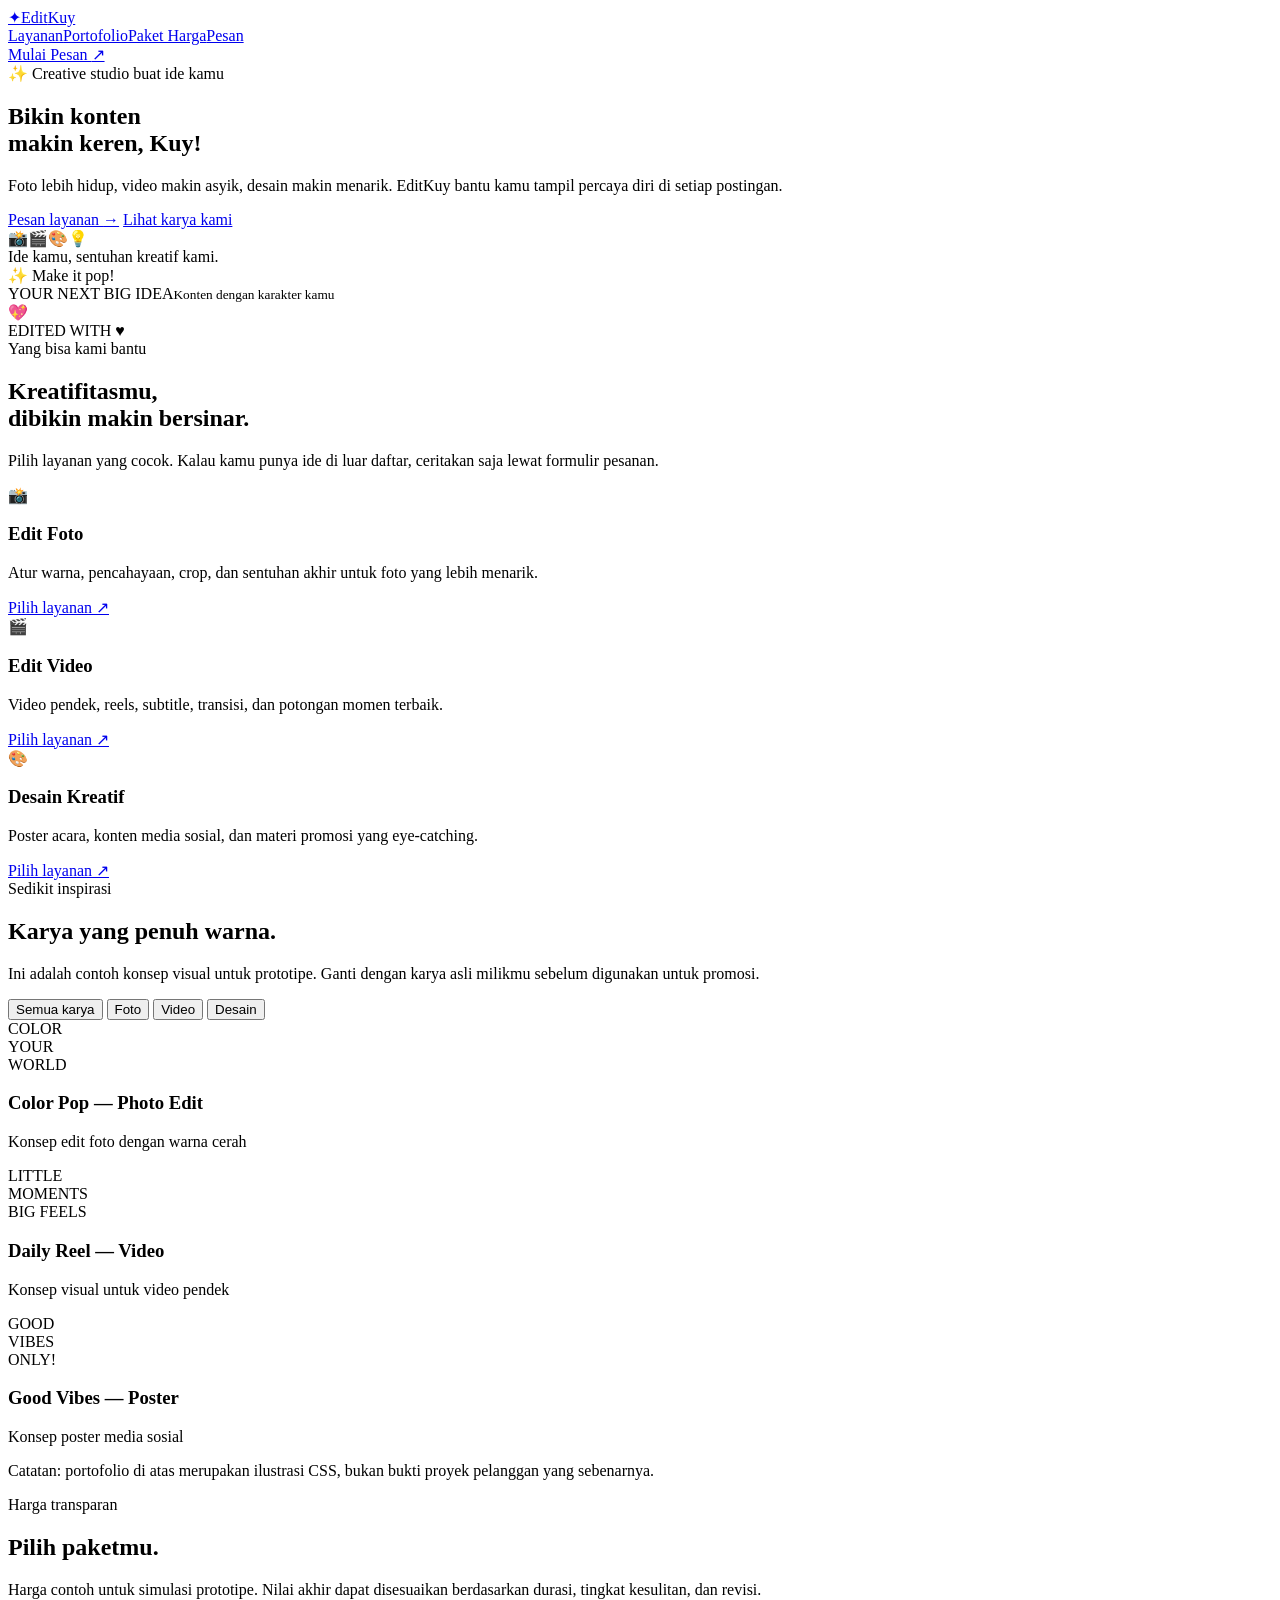
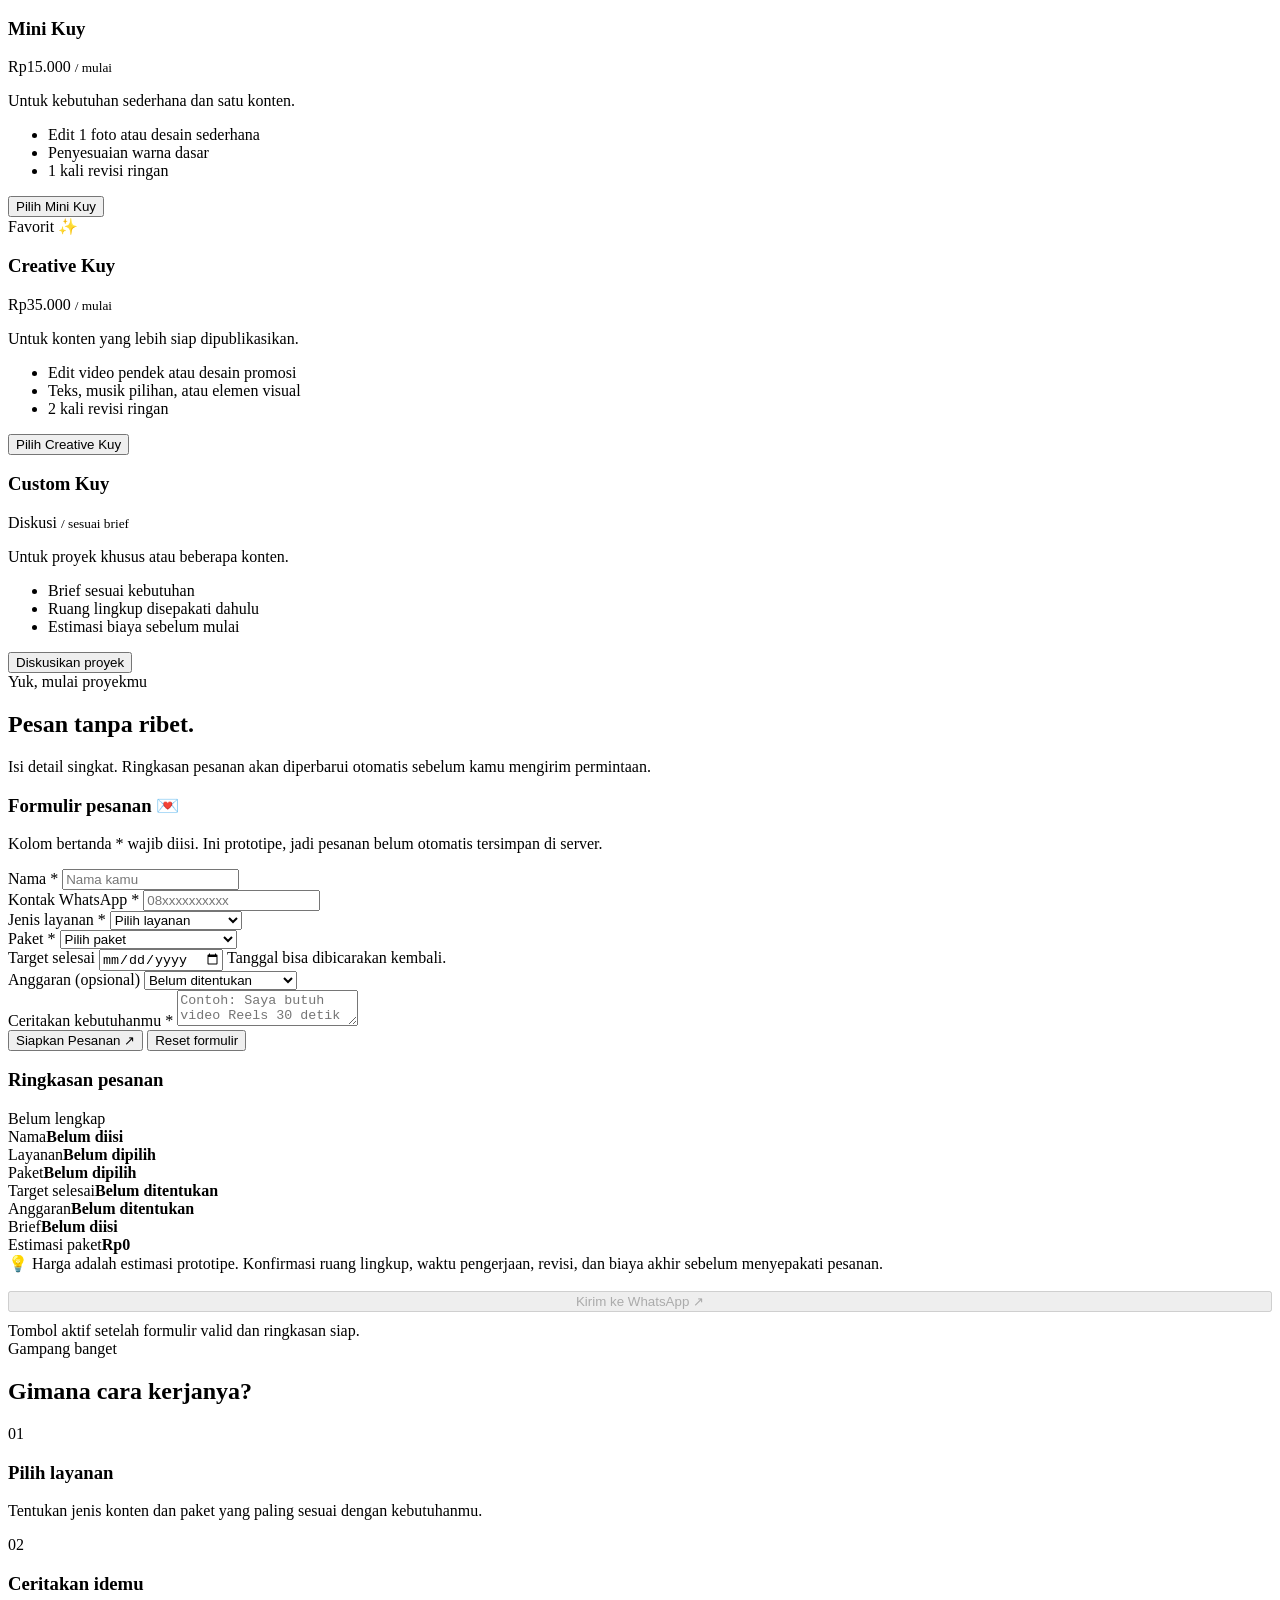
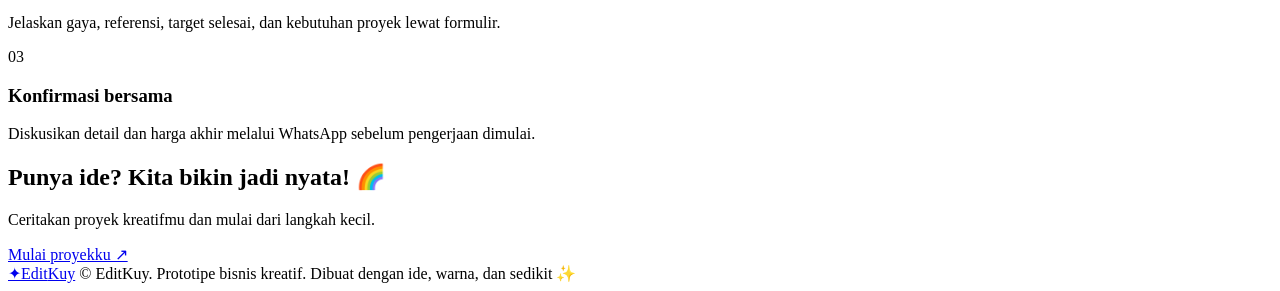
==== index.html @ b26481e3 "Rename test.html to index.html" ====
<!DOCTYPE html>
<html lang="id">
<head>
  <meta charset="UTF-8">
  <meta name="viewport" content="width=device-width, initial-scale=1.0">
  <meta name="description" content="EditKuy — jasa edit foto, video, dan desain kreatif untuk konten yang lebih menarik.">
  <title>EditKuy — Bikin Konten Makin Kuy!</title>
  </head>
<body>
  <header class="topbar">
    <div class="container nav">
      <a class="brand" href="#beranda" aria-label="EditKuy beranda">
        <span class="brand-mark">✦</span><span>Edit<span>Kuy</span></span>
      </a>
      <nav class="nav-links" aria-label="Navigasi utama">
        <a href="#layanan">Layanan</a><a href="#portofolio">Portofolio</a><a href="#harga">Paket Harga</a><a href="#pesan">Pesan</a>
      </nav>
      <a class="btn btn-pink" href="#pesan">Mulai Pesan <span aria-hidden="true">↗</span></a>
    </div>
  </header>

  <main>
    <section class="hero" id="beranda">
      <div class="container hero-grid">
        <div>
          <div class="eyebrow"><span>✨</span> Creative studio buat ide kamu</div>
          <h1>Bikin konten<br>makin <span class="highlight">keren, Kuy!</span></h1>
          <p>Foto lebih hidup, video makin asyik, desain makin menarik. EditKuy bantu kamu tampil percaya diri di setiap postingan.</p>
          <div class="hero-actions">
            <a class="btn btn-pink" href="#pesan">Pesan layanan <span aria-hidden="true">→</span></a>
            <a class="btn btn-outline" href="#portofolio">Lihat karya kami</a>
          </div>
          <div class="mini-proof">
            <div class="avatar-stack" aria-hidden="true"><span class="avatar">📸</span><span class="avatar">🎬</span><span class="avatar">🎨</span><span class="avatar">💡</span></div>
            <span>Ide kamu, sentuhan kreatif kami.</span>
          </div>
        </div>
        <div class="hero-art" aria-label="Ilustrasi karya kreatif">
          <div class="art-backdrop"></div>
          <div class="float-tag tag-one">✨ Make it pop!</div>
          <div class="art-card">
            <div class="art-image"><div class="sun"></div><div class="mountain"></div><div class="mountain two"></div><div class="person"></div></div>
            <div class="art-caption"><div>YOUR NEXT BIG IDEA<small>Konten dengan karakter kamu</small></div><span>💖</span></div>
          </div>
          <div class="float-tag tag-two">EDITED WITH ♥</div>
        </div>
      </div>
    </section>

    <section class="section" id="layanan">
      <div class="container">
        <div class="section-head">
          <div><div class="kicker">Yang bisa kami bantu</div><h2>Kreatifitasmu,<br>dibikin makin bersinar.</h2></div>
          <p>Pilih layanan yang cocok. Kalau kamu punya ide di luar daftar, ceritakan saja lewat formulir pesanan.</p>
        </div>
        <div class="services-grid">
          <article class="service-card"><div class="service-icon">📸</div><h3>Edit Foto</h3><p>Atur warna, pencahayaan, crop, dan sentuhan akhir untuk foto yang lebih menarik.</p><a class="text-link" href="#pesan" data-service="Edit Foto">Pilih layanan ↗</a></article>
          <article class="service-card"><div class="service-icon">🎬</div><h3>Edit Video</h3><p>Video pendek, reels, subtitle, transisi, dan potongan momen terbaik.</p><a class="text-link" href="#pesan" data-service="Edit Video Pendek">Pilih layanan ↗</a></article>
          <article class="service-card"><div class="service-icon">🎨</div><h3>Desain Kreatif</h3><p>Poster acara, konten media sosial, dan materi promosi yang eye-catching.</p><a class="text-link" href="#pesan" data-service="Poster / Desain">Pilih layanan ↗</a></article>
        </div>
      </div>
    </section>

    <section class="section portfolio-section" id="portofolio">
      <div class="container">
        <div class="section-head">
          <div><div class="kicker">Sedikit inspirasi</div><h2>Karya yang penuh warna.</h2></div>
          <p>Ini adalah contoh konsep visual untuk prototipe. Ganti dengan karya asli milikmu sebelum digunakan untuk promosi.</p>
        </div>
        <div class="filters" role="group" aria-label="Filter portofolio">
          <button class="filter-btn active" type="button" data-filter="semua" aria-pressed="true">Semua karya</button>
          <button class="filter-btn" type="button" data-filter="foto" aria-pressed="false">Foto</button>
          <button class="filter-btn" type="button" data-filter="video" aria-pressed="false">Video</button>
          <button class="filter-btn" type="button" data-filter="desain" aria-pressed="false">Desain</button>
        </div>
        <div class="portfolio-grid">
          <article class="portfolio-item" data-category="foto">
            <div class="portfolio-art poster-1"><div class="poster-word">COLOR<br>YOUR<br>WORLD</div></div>
            <div class="portfolio-meta"><h3>Color Pop — Photo Edit</h3><p>Konsep edit foto dengan warna cerah</p></div>
          </article>
          <article class="portfolio-item" data-category="video">
            <div class="portfolio-art poster-2"><div class="poster-word">LITTLE<br>MOMENTS<br>BIG FEELS</div></div>
            <div class="portfolio-meta"><h3>Daily Reel — Video</h3><p>Konsep visual untuk video pendek</p></div>
          </article>
          <article class="portfolio-item" data-category="desain">
            <div class="portfolio-art poster-3"><div class="poster-word">GOOD<br>VIBES<br>ONLY!</div></div>
            <div class="portfolio-meta"><h3>Good Vibes — Poster</h3><p>Konsep poster media sosial</p></div>
          </article>
        </div>
        <p class="demo-note">Catatan: portofolio di atas merupakan ilustrasi CSS, bukan bukti proyek pelanggan yang sebenarnya.</p>
      </div>
    </section>

    <section class="section" id="harga">
      <div class="container">
        <div class="section-head">
          <div><div class="kicker">Harga transparan</div><h2>Pilih paketmu.</h2></div>
          <p>Harga contoh untuk simulasi prototipe. Nilai akhir dapat disesuaikan berdasarkan durasi, tingkat kesulitan, dan revisi.</p>
        </div>
        <div class="pricing-grid">
          <article class="price-card">
            <h3>Mini Kuy</h3><div class="price">Rp15.000 <small>/ mulai</small></div>
            <p>Untuk kebutuhan sederhana dan satu konten.</p>
            <ul><li>Edit 1 foto atau desain sederhana</li><li>Penyesuaian warna dasar</li><li>1 kali revisi ringan</li></ul>
            <button class="btn btn-outline choose-package" type="button" data-package="Mini Kuy">Pilih Mini Kuy</button>
          </article>
          <article class="price-card featured">
            <span class="popular">Favorit ✨</span>
            <h3>Creative Kuy</h3><div class="price">Rp35.000 <small>/ mulai</small></div>
            <p>Untuk konten yang lebih siap dipublikasikan.</p>
            <ul><li>Edit video pendek atau desain promosi</li><li>Teks, musik pilihan, atau elemen visual</li><li>2 kali revisi ringan</li></ul>
            <button class="btn btn-pink choose-package" type="button" data-package="Creative Kuy">Pilih Creative Kuy</button>
          </article>
          <article class="price-card">
            <h3>Custom Kuy</h3><div class="price">Diskusi <small>/ sesuai brief</small></div>
            <p>Untuk proyek khusus atau beberapa konten.</p>
            <ul><li>Brief sesuai kebutuhan</li><li>Ruang lingkup disepakati dahulu</li><li>Estimasi biaya sebelum mulai</li></ul>
            <button class="btn btn-outline choose-package" type="button" data-package="Custom Kuy">Diskusikan proyek</button>
          </article>
        </div>
      </div>
    </section>

    <section class="section order-section" id="pesan">
      <div class="container">
        <div class="section-head">
          <div><div class="kicker">Yuk, mulai proyekmu</div><h2>Pesan tanpa ribet.</h2></div>
          <p>Isi detail singkat. Ringkasan pesanan akan diperbarui otomatis sebelum kamu mengirim permintaan.</p>
        </div>
        <div class="order-grid">
          <form class="form-card" id="orderForm" novalidate>
            <h3>Formulir pesanan 💌</h3>
            <p class="form-intro">Kolom bertanda * wajib diisi. Ini prototipe, jadi pesanan belum otomatis tersimpan di server.</p>
            <div class="form-grid">
              <div class="field">
                <label for="customerName">Nama *</label>
                <input id="customerName" name="customerName" autocomplete="name" placeholder="Nama kamu" required minlength="2" maxlength="70">
                <span class="error" id="nameError"></span>
              </div>
              <div class="field">
                <label for="customerContact">Kontak WhatsApp *</label>
                <input id="customerContact" name="customerContact" inputmode="tel" autocomplete="tel" placeholder="08xxxxxxxxxx" required maxlength="20">
                <span class="error" id="contactError"></span>
              </div>
              <div class="field">
                <label for="service">Jenis layanan *</label>
                <select id="service" name="service" required>
                  <option value="">Pilih layanan</option>
                  <option>Edit Foto</option>
                  <option>Edit Video Pendek</option>
                  <option>Poster / Desain</option>
                  <option>Paket Konten</option>
                  <option>Layanan Lainnya</option>
                </select>
                <span class="error" id="serviceError"></span>
              </div>
              <div class="field">
                <label for="package">Paket *</label>
                <select id="package" name="package" required>
                  <option value="">Pilih paket</option>
                  <option value="Mini Kuy">Mini Kuy — Rp15.000</option>
                  <option value="Creative Kuy">Creative Kuy — Rp35.000</option>
                  <option value="Custom Kuy">Custom Kuy — diskusi</option>
                </select>
                <span class="error" id="packageError"></span>
              </div>
              <div class="field">
                <label for="deadline">Target selesai</label>
                <input id="deadline" name="deadline" type="date">
                <span class="hint">Tanggal bisa dibicarakan kembali.</span>
              </div>
              <div class="field">
                <label for="budget">Anggaran (opsional)</label>
                <select id="budget" name="budget">
                  <option value="">Belum ditentukan</option>
                  <option>Di bawah Rp25.000</option>
                  <option>Rp25.000–Rp50.000</option>
                  <option>Rp50.000–Rp100.000</option>
                  <option>Di atas Rp100.000</option>
                </select>
              </div>
              <div class="field full">
                <label for="brief">Ceritakan kebutuhanmu *</label>
                <textarea id="brief" name="brief" required minlength="10" maxlength="1000" placeholder="Contoh: Saya butuh video Reels 30 detik untuk promosi minuman..."></textarea>
                <span class="error" id="briefError"></span>
              </div>
            </div>
            <div class="form-actions">
              <button class="btn btn-pink" type="submit">Siapkan Pesanan ↗</button>
              <button class="btn btn-outline" type="reset">Reset formulir</button>
            </div>
          </form>
          <aside class="summary-card" aria-live="polite" aria-atomic="true">
            <div class="summary-top"><h3>Ringkasan pesanan</h3><span class="status-pill" id="summaryStatus">Belum lengkap</span></div>
            <div class="summary-line"><span>Nama</span><strong id="sumName">Belum diisi</strong></div>
            <div class="summary-line"><span>Layanan</span><strong id="sumService">Belum dipilih</strong></div>
            <div class="summary-line"><span>Paket</span><strong id="sumPackage">Belum dipilih</strong></div>
            <div class="summary-line"><span>Target selesai</span><strong id="sumDeadline">Belum ditentukan</strong></div>
            <div class="summary-line"><span>Anggaran</span><strong id="sumBudget">Belum ditentukan</strong></div>
            <div class="summary-line"><span>Brief</span><strong id="sumBrief">Belum diisi</strong></div>
            <div class="summary-total"><span>Estimasi paket</span><strong id="sumPrice">Rp0</strong></div>
            <div class="summary-help">💡 Harga adalah estimasi prototipe. Konfirmasi ruang lingkup, waktu pengerjaan, revisi, dan biaya akhir sebelum menyepakati pesanan.</div>
            <button class="btn btn-yellow" id="whatsappBtn" type="button" style="width:100%;margin-top:18px" disabled>Kirim ke WhatsApp ↗</button>
            <p class="hint" style="margin:10px 0 0">Tombol aktif setelah formulir valid dan ringkasan siap.</p>
          </aside>
        </div>
      </div>
    </section>

    <section class="section">
      <div class="container">
        <div class="section-head"><div><div class="kicker">Gampang banget</div><h2>Gimana cara kerjanya?</h2></div></div>
        <div class="how-grid">
          <article class="step"><div class="step-num">01</div><h3>Pilih layanan</h3><p>Tentukan jenis konten dan paket yang paling sesuai dengan kebutuhanmu.</p></article>
          <article class="step"><div class="step-num">02</div><h3>Ceritakan idemu</h3><p>Jelaskan gaya, referensi, target selesai, dan kebutuhan proyek lewat formulir.</p></article>
          <article class="step"><div class="step-num">03</div><h3>Konfirmasi bersama</h3><p>Diskusikan detail dan harga akhir melalui WhatsApp sebelum pengerjaan dimulai.</p></article>
        </div>
      </div>
    </section>

    <section class="section" style="padding-top:0">
      <div class="container">
        <div class="cta">
          <div><h2>Punya ide? Kita bikin jadi nyata! 🌈</h2><p>Ceritakan proyek kreatifmu dan mulai dari langkah kecil.</p></div>
          <a class="btn" href="#pesan">Mulai proyekku ↗</a>
        </div>
      </div>
    </section>
  </main>

  <footer>
    <div class="container footer-row">
      <a class="brand" href="#beranda"><span class="brand-mark">✦</span><span>Edit<span>Kuy</span></span></a>
      <span>© <span id="year"></span> EditKuy. Prototipe bisnis kreatif.</span>
      <span>Dibuat dengan ide, warna, dan sedikit ✨</span>
    </div>
  </footer>
  <div class="toast" id="toast" role="status" aria-live="polite"></div>
  </body>
</html>
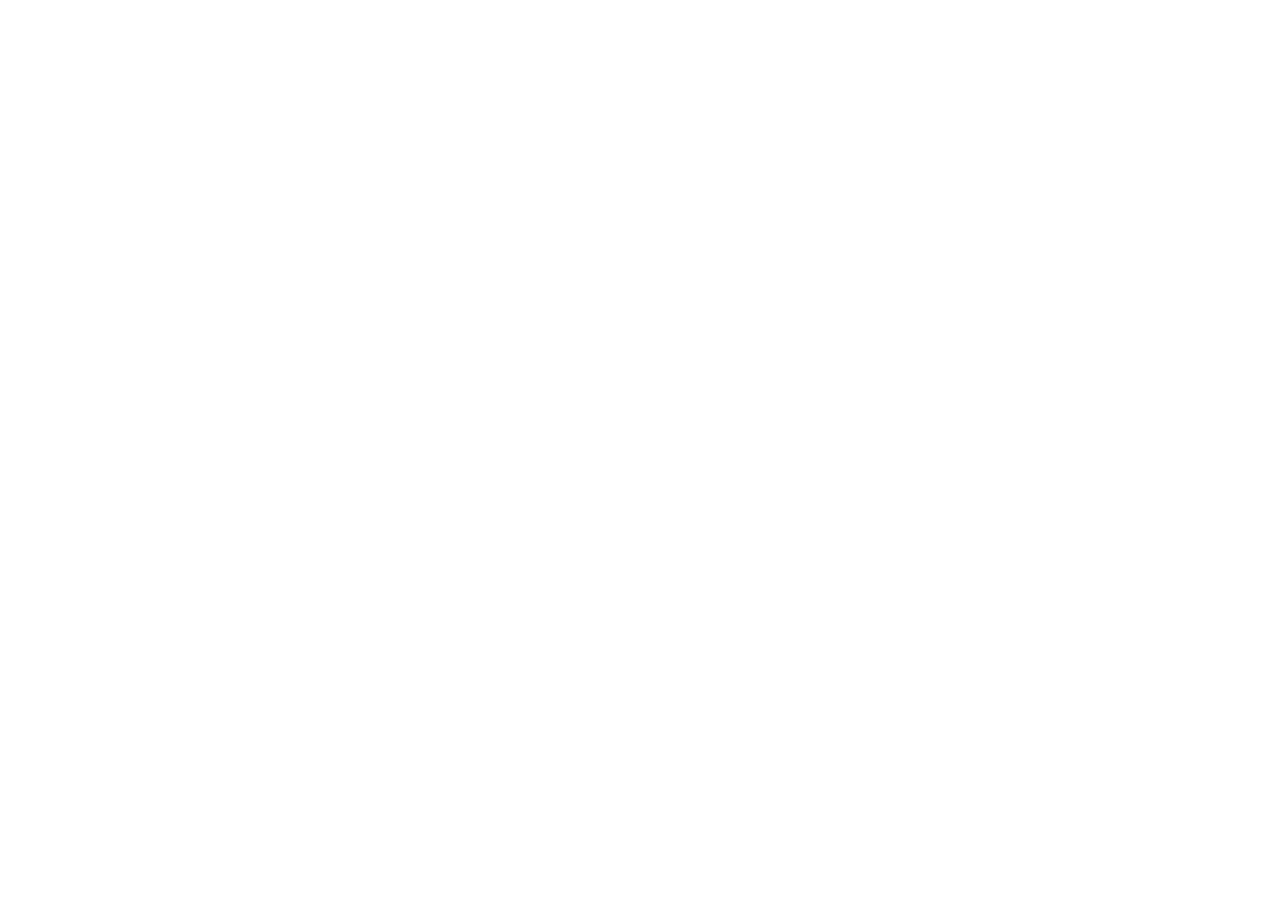
==== commit 798c784e: "Update index.html" ====
--- a/index.html
+++ b/index.html
@@ -1,3 +1,4 @@
+
 <!DOCTYPE html>
 <html lang="id">
 <head>
@@ -5,236 +6,11 @@
   <meta name="viewport" content="width=device-width, initial-scale=1.0">
   <meta name="description" content="EditKuy — jasa edit foto, video, dan desain kreatif untuk konten yang lebih menarik.">
   <title>EditKuy — Bikin Konten Makin Kuy!</title>
-  </head>
+
+  <link rel="stylesheet" href="style.css">
+  <script src="script.js" defer></script>
+</head>
 <body>
-  <header class="topbar">
-    <div class="container nav">
-      <a class="brand" href="#beranda" aria-label="EditKuy beranda">
-        <span class="brand-mark">✦</span><span>Edit<span>Kuy</span></span>
-      </a>
-      <nav class="nav-links" aria-label="Navigasi utama">
-        <a href="#layanan">Layanan</a><a href="#portofolio">Portofolio</a><a href="#harga">Paket Harga</a><a href="#pesan">Pesan</a>
-      </nav>
-      <a class="btn btn-pink" href="#pesan">Mulai Pesan <span aria-hidden="true">↗</span></a>
-    </div>
-  </header>
-
-  <main>
-    <section class="hero" id="beranda">
-      <div class="container hero-grid">
-        <div>
-          <div class="eyebrow"><span>✨</span> Creative studio buat ide kamu</div>
-          <h1>Bikin konten<br>makin <span class="highlight">keren, Kuy!</span></h1>
-          <p>Foto lebih hidup, video makin asyik, desain makin menarik. EditKuy bantu kamu tampil percaya diri di setiap postingan.</p>
-          <div class="hero-actions">
-            <a class="btn btn-pink" href="#pesan">Pesan layanan <span aria-hidden="true">→</span></a>
-            <a class="btn btn-outline" href="#portofolio">Lihat karya kami</a>
-          </div>
-          <div class="mini-proof">
-            <div class="avatar-stack" aria-hidden="true"><span class="avatar">📸</span><span class="avatar">🎬</span><span class="avatar">🎨</span><span class="avatar">💡</span></div>
-            <span>Ide kamu, sentuhan kreatif kami.</span>
-          </div>
-        </div>
-        <div class="hero-art" aria-label="Ilustrasi karya kreatif">
-          <div class="art-backdrop"></div>
-          <div class="float-tag tag-one">✨ Make it pop!</div>
-          <div class="art-card">
-            <div class="art-image"><div class="sun"></div><div class="mountain"></div><div class="mountain two"></div><div class="person"></div></div>
-            <div class="art-caption"><div>YOUR NEXT BIG IDEA<small>Konten dengan karakter kamu</small></div><span>💖</span></div>
-          </div>
-          <div class="float-tag tag-two">EDITED WITH ♥</div>
-        </div>
-      </div>
-    </section>
-
-    <section class="section" id="layanan">
-      <div class="container">
-        <div class="section-head">
-          <div><div class="kicker">Yang bisa kami bantu</div><h2>Kreatifitasmu,<br>dibikin makin bersinar.</h2></div>
-          <p>Pilih layanan yang cocok. Kalau kamu punya ide di luar daftar, ceritakan saja lewat formulir pesanan.</p>
-        </div>
-        <div class="services-grid">
-          <article class="service-card"><div class="service-icon">📸</div><h3>Edit Foto</h3><p>Atur warna, pencahayaan, crop, dan sentuhan akhir untuk foto yang lebih menarik.</p><a class="text-link" href="#pesan" data-service="Edit Foto">Pilih layanan ↗</a></article>
-          <article class="service-card"><div class="service-icon">🎬</div><h3>Edit Video</h3><p>Video pendek, reels, subtitle, transisi, dan potongan momen terbaik.</p><a class="text-link" href="#pesan" data-service="Edit Video Pendek">Pilih layanan ↗</a></article>
-          <article class="service-card"><div class="service-icon">🎨</div><h3>Desain Kreatif</h3><p>Poster acara, konten media sosial, dan materi promosi yang eye-catching.</p><a class="text-link" href="#pesan" data-service="Poster / Desain">Pilih layanan ↗</a></article>
-        </div>
-      </div>
-    </section>
-
-    <section class="section portfolio-section" id="portofolio">
-      <div class="container">
-        <div class="section-head">
-          <div><div class="kicker">Sedikit inspirasi</div><h2>Karya yang penuh warna.</h2></div>
-          <p>Ini adalah contoh konsep visual untuk prototipe. Ganti dengan karya asli milikmu sebelum digunakan untuk promosi.</p>
-        </div>
-        <div class="filters" role="group" aria-label="Filter portofolio">
-          <button class="filter-btn active" type="button" data-filter="semua" aria-pressed="true">Semua karya</button>
-          <button class="filter-btn" type="button" data-filter="foto" aria-pressed="false">Foto</button>
-          <button class="filter-btn" type="button" data-filter="video" aria-pressed="false">Video</button>
-          <button class="filter-btn" type="button" data-filter="desain" aria-pressed="false">Desain</button>
-        </div>
-        <div class="portfolio-grid">
-          <article class="portfolio-item" data-category="foto">
-            <div class="portfolio-art poster-1"><div class="poster-word">COLOR<br>YOUR<br>WORLD</div></div>
-            <div class="portfolio-meta"><h3>Color Pop — Photo Edit</h3><p>Konsep edit foto dengan warna cerah</p></div>
-          </article>
-          <article class="portfolio-item" data-category="video">
-            <div class="portfolio-art poster-2"><div class="poster-word">LITTLE<br>MOMENTS<br>BIG FEELS</div></div>
-            <div class="portfolio-meta"><h3>Daily Reel — Video</h3><p>Konsep visual untuk video pendek</p></div>
-          </article>
-          <article class="portfolio-item" data-category="desain">
-            <div class="portfolio-art poster-3"><div class="poster-word">GOOD<br>VIBES<br>ONLY!</div></div>
-            <div class="portfolio-meta"><h3>Good Vibes — Poster</h3><p>Konsep poster media sosial</p></div>
-          </article>
-        </div>
-        <p class="demo-note">Catatan: portofolio di atas merupakan ilustrasi CSS, bukan bukti proyek pelanggan yang sebenarnya.</p>
-      </div>
-    </section>
-
-    <section class="section" id="harga">
-      <div class="container">
-        <div class="section-head">
-          <div><div class="kicker">Harga transparan</div><h2>Pilih paketmu.</h2></div>
-          <p>Harga contoh untuk simulasi prototipe. Nilai akhir dapat disesuaikan berdasarkan durasi, tingkat kesulitan, dan revisi.</p>
-        </div>
-        <div class="pricing-grid">
-          <article class="price-card">
-            <h3>Mini Kuy</h3><div class="price">Rp15.000 <small>/ mulai</small></div>
-            <p>Untuk kebutuhan sederhana dan satu konten.</p>
-            <ul><li>Edit 1 foto atau desain sederhana</li><li>Penyesuaian warna dasar</li><li>1 kali revisi ringan</li></ul>
-            <button class="btn btn-outline choose-package" type="button" data-package="Mini Kuy">Pilih Mini Kuy</button>
-          </article>
-          <article class="price-card featured">
-            <span class="popular">Favorit ✨</span>
-            <h3>Creative Kuy</h3><div class="price">Rp35.000 <small>/ mulai</small></div>
-            <p>Untuk konten yang lebih siap dipublikasikan.</p>
-            <ul><li>Edit video pendek atau desain promosi</li><li>Teks, musik pilihan, atau elemen visual</li><li>2 kali revisi ringan</li></ul>
-            <button class="btn btn-pink choose-package" type="button" data-package="Creative Kuy">Pilih Creative Kuy</button>
-          </article>
-          <article class="price-card">
-            <h3>Custom Kuy</h3><div class="price">Diskusi <small>/ sesuai brief</small></div>
-            <p>Untuk proyek khusus atau beberapa konten.</p>
-            <ul><li>Brief sesuai kebutuhan</li><li>Ruang lingkup disepakati dahulu</li><li>Estimasi biaya sebelum mulai</li></ul>
-            <button class="btn btn-outline choose-package" type="button" data-package="Custom Kuy">Diskusikan proyek</button>
-          </article>
-        </div>
-      </div>
-    </section>
-
-    <section class="section order-section" id="pesan">
-      <div class="container">
-        <div class="section-head">
-          <div><div class="kicker">Yuk, mulai proyekmu</div><h2>Pesan tanpa ribet.</h2></div>
-          <p>Isi detail singkat. Ringkasan pesanan akan diperbarui otomatis sebelum kamu mengirim permintaan.</p>
-        </div>
-        <div class="order-grid">
-          <form class="form-card" id="orderForm" novalidate>
-            <h3>Formulir pesanan 💌</h3>
-            <p class="form-intro">Kolom bertanda * wajib diisi. Ini prototipe, jadi pesanan belum otomatis tersimpan di server.</p>
-            <div class="form-grid">
-              <div class="field">
-                <label for="customerName">Nama *</label>
-                <input id="customerName" name="customerName" autocomplete="name" placeholder="Nama kamu" required minlength="2" maxlength="70">
-                <span class="error" id="nameError"></span>
-              </div>
-              <div class="field">
-                <label for="customerContact">Kontak WhatsApp *</label>
-                <input id="customerContact" name="customerContact" inputmode="tel" autocomplete="tel" placeholder="08xxxxxxxxxx" required maxlength="20">
-                <span class="error" id="contactError"></span>
-              </div>
-              <div class="field">
-                <label for="service">Jenis layanan *</label>
-                <select id="service" name="service" required>
-                  <option value="">Pilih layanan</option>
-                  <option>Edit Foto</option>
-                  <option>Edit Video Pendek</option>
-                  <option>Poster / Desain</option>
-                  <option>Paket Konten</option>
-                  <option>Layanan Lainnya</option>
-                </select>
-                <span class="error" id="serviceError"></span>
-              </div>
-              <div class="field">
-                <label for="package">Paket *</label>
-                <select id="package" name="package" required>
-                  <option value="">Pilih paket</option>
-                  <option value="Mini Kuy">Mini Kuy — Rp15.000</option>
-                  <option value="Creative Kuy">Creative Kuy — Rp35.000</option>
-                  <option value="Custom Kuy">Custom Kuy — diskusi</option>
-                </select>
-                <span class="error" id="packageError"></span>
-              </div>
-              <div class="field">
-                <label for="deadline">Target selesai</label>
-                <input id="deadline" name="deadline" type="date">
-                <span class="hint">Tanggal bisa dibicarakan kembali.</span>
-              </div>
-              <div class="field">
-                <label for="budget">Anggaran (opsional)</label>
-                <select id="budget" name="budget">
-                  <option value="">Belum ditentukan</option>
-                  <option>Di bawah Rp25.000</option>
-                  <option>Rp25.000–Rp50.000</option>
-                  <option>Rp50.000–Rp100.000</option>
-                  <option>Di atas Rp100.000</option>
-                </select>
-              </div>
-              <div class="field full">
-                <label for="brief">Ceritakan kebutuhanmu *</label>
-                <textarea id="brief" name="brief" required minlength="10" maxlength="1000" placeholder="Contoh: Saya butuh video Reels 30 detik untuk promosi minuman..."></textarea>
-                <span class="error" id="briefError"></span>
-              </div>
-            </div>
-            <div class="form-actions">
-              <button class="btn btn-pink" type="submit">Siapkan Pesanan ↗</button>
-              <button class="btn btn-outline" type="reset">Reset formulir</button>
-            </div>
-          </form>
-          <aside class="summary-card" aria-live="polite" aria-atomic="true">
-            <div class="summary-top"><h3>Ringkasan pesanan</h3><span class="status-pill" id="summaryStatus">Belum lengkap</span></div>
-            <div class="summary-line"><span>Nama</span><strong id="sumName">Belum diisi</strong></div>
-            <div class="summary-line"><span>Layanan</span><strong id="sumService">Belum dipilih</strong></div>
-            <div class="summary-line"><span>Paket</span><strong id="sumPackage">Belum dipilih</strong></div>
-            <div class="summary-line"><span>Target selesai</span><strong id="sumDeadline">Belum ditentukan</strong></div>
-            <div class="summary-line"><span>Anggaran</span><strong id="sumBudget">Belum ditentukan</strong></div>
-            <div class="summary-line"><span>Brief</span><strong id="sumBrief">Belum diisi</strong></div>
-            <div class="summary-total"><span>Estimasi paket</span><strong id="sumPrice">Rp0</strong></div>
-            <div class="summary-help">💡 Harga adalah estimasi prototipe. Konfirmasi ruang lingkup, waktu pengerjaan, revisi, dan biaya akhir sebelum menyepakati pesanan.</div>
-            <button class="btn btn-yellow" id="whatsappBtn" type="button" style="width:100%;margin-top:18px" disabled>Kirim ke WhatsApp ↗</button>
-            <p class="hint" style="margin:10px 0 0">Tombol aktif setelah formulir valid dan ringkasan siap.</p>
-          </aside>
-        </div>
-      </div>
-    </section>
-
-    <section class="section">
-      <div class="container">
-        <div class="section-head"><div><div class="kicker">Gampang banget</div><h2>Gimana cara kerjanya?</h2></div></div>
-        <div class="how-grid">
-          <article class="step"><div class="step-num">01</div><h3>Pilih layanan</h3><p>Tentukan jenis konten dan paket yang paling sesuai dengan kebutuhanmu.</p></article>
-          <article class="step"><div class="step-num">02</div><h3>Ceritakan idemu</h3><p>Jelaskan gaya, referensi, target selesai, dan kebutuhan proyek lewat formulir.</p></article>
-          <article class="step"><div class="step-num">03</div><h3>Konfirmasi bersama</h3><p>Diskusikan detail dan harga akhir melalui WhatsApp sebelum pengerjaan dimulai.</p></article>
-        </div>
-      </div>
-    </section>
-
-    <section class="section" style="padding-top:0">
-      <div class="container">
-        <div class="cta">
-          <div><h2>Punya ide? Kita bikin jadi nyata! 🌈</h2><p>Ceritakan proyek kreatifmu dan mulai dari langkah kecil.</p></div>
-          <a class="btn" href="#pesan">Mulai proyekku ↗</a>
-        </div>
-      </div>
-    </section>
-  </main>
-
-  <footer>
-    <div class="container footer-row">
-      <a class="brand" href="#beranda"><span class="brand-mark">✦</span><span>Edit<span>Kuy</span></span></a>
-      <span>© <span id="year"></span> EditKuy. Prototipe bisnis kreatif.</span>
-      <span>Dibuat dengan ide, warna, dan sedikit ✨</span>
-    </div>
-  </footer>
-  <div class="toast" id="toast" role="status" aria-live="polite"></div>
-  </body>
+  <!-- Isi HTML EditKuy kamu tetap di sini -->
+</body>
 </html>
--- a/style.css
+++ b/style.css
@@ -0,0 +1,173 @@
+<style>
+    :root {
+      --ink: #24213b;
+      --muted: #6e6a83;
+      --pink: #ff5ca8;
+      --yellow: #ffd84d;
+      --blue: #76d8ff;
+      --purple: #9b7bff;
+      --green: #9de7b1;
+      --cream: #fffaf1;
+      --white: #ffffff;
+      --line: #ece7f5;
+      --shadow: 0 14px 35px rgba(48, 35, 85, .10);
+      --radius: 24px;
+    }
+    * { box-sizing: border-box; }
+    html { scroll-behavior: smooth; }
+    body {
+      margin: 0; background: var(--cream); color: var(--ink);
+      font-family: ui-rounded, "Segoe UI", system-ui, -apple-system, BlinkMacSystemFont, sans-serif;
+      line-height: 1.6;
+    }
+    button, input, select, textarea { font: inherit; }
+    button, a { -webkit-tap-highlight-color: transparent; }
+    a { color: inherit; text-decoration: none; }
+    .container { width: min(1120px, calc(100% - 36px)); margin: auto; }
+    .topbar { position: sticky; top: 0; z-index: 10; background: rgba(255,250,241,.92); backdrop-filter: blur(14px); border-bottom: 1px solid rgba(236,231,245,.8); }
+    .nav { display:flex; align-items:center; justify-content:space-between; gap:20px; min-height:76px; }
+    .brand { display:flex; align-items:center; gap:10px; font-weight:900; font-size:1.35rem; letter-spacing:-.7px; }
+    .brand-mark { display:grid; place-items:center; width:42px; height:42px; border-radius:15px; background:var(--yellow); transform:rotate(-7deg); box-shadow:3px 4px 0 var(--ink); }
+    .brand span:last-child { color:var(--pink); }
+    .nav-links { display:flex; align-items:center; gap:24px; color:var(--muted); font-weight:700; font-size:.94rem; }
+    .nav-links a:hover { color:var(--pink); }
+    .btn { border:0; display:inline-flex; align-items:center; justify-content:center; gap:8px; padding:13px 19px; border-radius:15px; background:var(--ink); color:white; font-weight:800; cursor:pointer; box-shadow:0 5px 0 rgba(36,33,59,.18); transition:transform .18s, box-shadow .18s, opacity .18s; }
+    .btn:hover { transform:translateY(-2px); box-shadow:0 7px 0 rgba(36,33,59,.16); }
+    .btn:active { transform:translateY(1px); box-shadow:0 2px 0 rgba(36,33,59,.16); }
+    .btn-pink { background:var(--pink); color:#fff; }
+    .btn-yellow { background:var(--yellow); color:var(--ink); }
+    .btn-outline { background:transparent; color:var(--ink); border:2px solid var(--ink); box-shadow:none; }
+    .hero { padding:68px 0 56px; overflow:hidden; }
+    .hero-grid { display:grid; grid-template-columns:1.05fr .95fr; align-items:center; gap:48px; }
+    .eyebrow { display:inline-flex; gap:8px; align-items:center; background:#fff; border:1px solid var(--line); padding:7px 13px; border-radius:999px; font-weight:800; font-size:.83rem; color:var(--muted); }
+    h1 { font-size:clamp(2.7rem, 6vw, 5rem); line-height:.99; letter-spacing:-3px; margin:22px 0; max-width:650px; }
+    .highlight { position:relative; display:inline-block; z-index:0; }
+    .highlight:after { content:""; position:absolute; left:-3px; right:-3px; bottom:4px; height:19px; background:var(--yellow); border-radius:9px; z-index:-1; transform:rotate(-2deg); }
+    .hero p { max-width:560px; color:var(--muted); font-size:1.08rem; }
+    .hero-actions { display:flex; flex-wrap:wrap; gap:13px; margin-top:26px; }
+    .mini-proof { display:flex; align-items:center; gap:10px; color:var(--muted); margin-top:24px; font-size:.9rem; }
+    .avatar-stack { display:flex; padding-left:4px; }
+    .avatar { width:31px; height:31px; display:grid; place-items:center; border:2px solid var(--cream); border-radius:50%; margin-left:-5px; font-size:.8rem; }
+    .avatar:nth-child(1){background:var(--pink)} .avatar:nth-child(2){background:var(--blue)} .avatar:nth-child(3){background:var(--green)} .avatar:nth-child(4){background:var(--yellow)}
+    .hero-art { position:relative; min-height:410px; display:grid; place-items:center; }
+    .art-backdrop { width:min(100%,440px); aspect-ratio:1/1; background:var(--blue); border-radius:38% 62% 56% 44% / 44% 41% 59% 56%; transform:rotate(7deg); position:absolute; }
+    .art-card { position:relative; width:min(83%,350px); padding:17px; background:white; border-radius:26px; box-shadow:var(--shadow); transform:rotate(-5deg); border:1px solid var(--line); }
+    .art-image { height:235px; border-radius:18px; background:linear-gradient(135deg,#ff9fca,#ffd84d 48%,#80dfff); display:grid; place-items:center; overflow:hidden; position:relative; }
+    .sun { width:110px;height:110px;border-radius:50%;background:var(--yellow);position:absolute;top:24px;right:30px; }
+    .mountain { position:absolute; bottom:-20px; width:0;height:0;border-left:130px solid transparent;border-right:130px solid transparent;border-bottom:180px solid #8f78ff; }
+    .mountain.two { left:-25px; border-left-width:100px;border-right-width:100px;border-bottom:130px solid #ff5ca8; }
+    .person { position:absolute; z-index:2; bottom:12px; left:45%; width:70px;height:115px;background:#24213b;border-radius:40px 40px 15px 15px; transform:rotate(4deg); }
+    .person:before { content:"";position:absolute;top:-40px;left:12px;width:48px;height:48px;background:#c98255;border-radius:50%; }
+    .art-caption { display:flex; align-items:center; justify-content:space-between; padding:13px 4px 3px; font-weight:900; }
+    .art-caption small { display:block; color:var(--muted); font-weight:600; }
+    .float-tag { position:absolute; z-index:2; padding:11px 15px; border:2px solid var(--ink); border-radius:16px; font-weight:900; box-shadow:4px 4px 0 var(--ink); }
+    .tag-one { background:var(--yellow); top:36px; left:2px; transform:rotate(-9deg); }
+    .tag-two { background:var(--pink); color:white; bottom:44px; right:-2px; transform:rotate(7deg); }
+    .section { padding:64px 0; }
+    .section-head { display:flex; align-items:end; justify-content:space-between; gap:24px; margin-bottom:28px; }
+    .kicker { text-transform:uppercase; letter-spacing:1.8px; color:#8c6cff; font-weight:900; font-size:.78rem; }
+    h2 { font-size:clamp(2rem,4vw,3.2rem); letter-spacing:-1.5px; line-height:1.08; margin:8px 0 0; }
+    .section-head p { max-width:440px; color:var(--muted); margin:0; }
+    .services-grid { display:grid; grid-template-columns:repeat(3,1fr); gap:18px; }
+    .service-card { background:white; padding:25px; border:1px solid var(--line); border-radius:var(--radius); box-shadow:0 7px 22px rgba(48,35,85,.04); transition:transform .2s; }
+    .service-card:hover { transform:translateY(-5px); }
+    .service-icon { display:grid; place-items:center; width:58px;height:58px;border-radius:19px;font-size:1.8rem;margin-bottom:18px; }
+    .service-card:nth-child(1) .service-icon{background:#ffe0ef}.service-card:nth-child(2) .service-icon{background:#dff5ff}.service-card:nth-child(3) .service-icon{background:#fff0b7}
+    .service-card h3 { margin:0 0 8px; font-size:1.25rem; }
+    .service-card p { color:var(--muted); margin:0 0 15px; font-size:.94rem; }
+    .text-link { font-weight:900; color:#7b5aff; }
+    .portfolio-section { background:#f1edff; }
+    .filters { display:flex; flex-wrap:wrap; gap:9px; margin-bottom:22px; }
+    .filter-btn { border:1px solid #d9d0ff; background:white; color:var(--ink); border-radius:999px; padding:9px 15px; font-weight:800; cursor:pointer; }
+    .filter-btn.active { background:var(--ink); color:white; border-color:var(--ink); }
+    .portfolio-grid { display:grid; grid-template-columns:repeat(3,1fr); gap:18px; }
+    .portfolio-item { overflow:hidden; background:white; border-radius:22px; box-shadow:0 8px 24px rgba(48,35,85,.06); }
+    .portfolio-item[hidden] { display:none; }
+    .portfolio-art { height:225px; display:grid; place-items:center; position:relative; overflow:hidden; }
+    .portfolio-art .poster-word { font-size:clamp(1.8rem,4vw,3.3rem); line-height:.9; font-weight:1000; letter-spacing:-2px; text-align:center; position:relative; z-index:1; }
+    .poster-1 {background:#ffb7d8;color:#642047}.poster-1:before{content:"";position:absolute;width:180px;height:180px;border:25px solid #ffdf61;border-radius:50%;right:-30px;top:-25px}
+    .poster-2 {background:#8be1ff;color:#16324b}.poster-2:before{content:"";position:absolute;width:170px;height:240px;background:#ffd84d;transform:rotate(25deg);left:25px;bottom:-90px;border-radius:90px}
+    .poster-3 {background:#b3f0c2;color:#194d36}.poster-3:before{content:"✦ ✦ ✦";position:absolute;font-size:4rem;color:#fff;transform:rotate(-20deg)}
+    .portfolio-meta { padding:16px 18px 19px; }
+    .portfolio-meta h3 { margin:0 0 3px; font-size:1.05rem; }
+    .portfolio-meta p { margin:0; color:var(--muted); font-size:.9rem; }
+    .demo-note { color:var(--muted); font-size:.83rem; margin-top:17px; }
+    .pricing-grid { display:grid; grid-template-columns:repeat(3,1fr); gap:18px; align-items:stretch; }
+    .price-card { background:white; border:1px solid var(--line); padding:26px; border-radius:25px; position:relative; }
+    .price-card.featured { border:2px solid var(--pink); box-shadow:var(--shadow); transform:translateY(-7px); }
+    .popular { position:absolute; top:-13px; right:18px; background:var(--pink); color:white; border-radius:999px; padding:5px 11px; font-size:.75rem; font-weight:900; }
+    .price-card h3 { margin:0; font-size:1.2rem; }
+    .price { font-size:2.1rem; font-weight:1000; letter-spacing:-1px; margin:14px 0 0; }
+    .price small { font-size:.8rem; letter-spacing:0; color:var(--muted); font-weight:700; }
+    .price-card > p { color:var(--muted); font-size:.92rem; min-height:48px; }
+    .price-card ul { list-style:none; padding:0; margin:22px 0; display:grid; gap:10px; font-size:.92rem; }
+    .price-card li:before { content:"✓"; color:#25a765; font-weight:1000; margin-right:9px; }
+    .price-card .btn { width:100%; }
+    .order-section { background:#fff0b7; }
+    .order-grid { display:grid; grid-template-columns:1fr .82fr; gap:25px; align-items:start; }
+    .form-card, .summary-card { background:white; border-radius:25px; padding:27px; box-shadow:0 9px 25px rgba(48,35,85,.06); }
+    .form-card h3, .summary-card h3 { margin:0 0 7px; font-size:1.35rem; }
+    .form-intro { margin:0 0 22px; color:var(--muted); font-size:.92rem; }
+    .form-grid { display:grid; grid-template-columns:1fr 1fr; gap:16px; }
+    .field { display:flex; flex-direction:column; gap:7px; }
+    .field.full { grid-column:1/-1; }
+    label { font-size:.88rem; font-weight:850; }
+    input, select, textarea { width:100%; border:1.5px solid #e2dced; background:#fff; color:var(--ink); padding:12px 13px; border-radius:12px; outline:none; transition:border .15s, box-shadow .15s; }
+    input:focus, select:focus, textarea:focus { border-color:var(--purple); box-shadow:0 0 0 3px rgba(155,123,255,.17); }
+    textarea { min-height:100px; resize:vertical; }
+    .hint { color:var(--muted); font-size:.78rem; }
+    .error { color:#c51f61; font-size:.8rem; min-height:1em; }
+    .form-actions { display:flex; flex-wrap:wrap; gap:10px; margin-top:19px; }
+    .summary-card { position:sticky; top:96px; }
+    .summary-top { display:flex; justify-content:space-between; align-items:center; gap:10px; padding-bottom:17px; border-bottom:1px dashed #e4deee; }
+    .status-pill { background:#e8f9ef; color:#177846; font-size:.76rem; font-weight:900; padding:6px 10px; border-radius:999px; }
+    .summary-line { display:flex; justify-content:space-between; gap:16px; margin:15px 0; font-size:.93rem; }
+    .summary-line span:first-child { color:var(--muted); }
+    .summary-line strong { text-align:right; overflow-wrap:anywhere; }
+    .summary-total { border-top:1px dashed #e4deee; margin-top:18px; padding-top:18px; display:flex; align-items:center; justify-content:space-between; gap:15px; }
+    .summary-total span { color:var(--muted); font-weight:800; }
+    .summary-total strong { font-size:1.65rem; letter-spacing:-.7px; }
+    .summary-help { background:#f6f2ff; padding:13px; border-radius:13px; color:var(--muted); font-size:.82rem; margin-top:20px; }
+    .how-grid { display:grid; grid-template-columns:repeat(3,1fr); gap:20px; }
+    .step { padding:22px; border-radius:20px; background:white; border:1px solid var(--line); }
+    .step-num { width:40px;height:40px;display:grid;place-items:center;background:var(--yellow);border-radius:13px;font-weight:1000;margin-bottom:14px; }
+    .step h3 { margin:0 0 6px; }
+    .step p { margin:0; color:var(--muted); font-size:.92rem; }
+    .cta { padding:45px; border-radius:30px; background:var(--pink); color:white; display:flex; align-items:center; justify-content:space-between; gap:25px; }
+    .cta h2 { max-width:580px; margin:0; }
+    .cta p { margin:10px 0 0; color:#fff0f7; }
+    .cta .btn { background:var(--yellow); color:var(--ink); flex-shrink:0; }
+    footer { padding:32px 0; color:var(--muted); font-size:.88rem; }
+    .footer-row { display:flex; justify-content:space-between; gap:20px; flex-wrap:wrap; align-items:center; }
+    .toast { position:fixed; bottom:20px; left:50%; transform:translate(-50%,20px); opacity:0; pointer-events:none; z-index:30; background:var(--ink); color:white; padding:12px 18px; border-radius:13px; box-shadow:var(--shadow); transition:opacity .2s, transform .2s; max-width:calc(100% - 30px); }
+    .toast.show { opacity:1; transform:translate(-50%,0); }
+    .mobile-menu { display:none; }
+    @media (max-width:850px) {
+      .hero-grid { grid-template-columns:1fr; gap:15px; }
+      .hero { padding-top:45px; }
+      .hero-art { min-height:370px; }
+      .services-grid,.portfolio-grid,.pricing-grid { grid-template-columns:repeat(2,1fr); }
+      .order-grid { grid-template-columns:1fr; }
+      .summary-card { position:static; }
+      .section-head { align-items:start; flex-direction:column; }
+      .cta { padding:32px; align-items:flex-start; flex-direction:column; }
+    }
+    @media (max-width:600px) {
+      .container { width:min(100% - 26px,1120px); }
+      .nav { min-height:67px; }
+      .nav-links { display:none; }
+      .nav .btn { padding:10px 12px; font-size:.84rem; }
+      h1 { letter-spacing:-2px; }
+      .hero-art { min-height:320px; }
+      .art-image { height:190px; }
+      .services-grid,.portfolio-grid,.pricing-grid,.how-grid { grid-template-columns:1fr; }
+      .price-card.featured { transform:none; margin-top:8px; }
+      .section { padding:48px 0; }
+      .form-card,.summary-card { padding:20px; }
+      .form-grid { grid-template-columns:1fr; }
+      .field.full { grid-column:auto; }
+      .cta { padding:26px; }
+      .cta .btn { width:100%; }
+    }
+    @media (prefers-reduced-motion: reduce) { html {scroll-behavior:auto} *,*:before,*:after {transition:none!important;animation:none!important} }
+  </style>
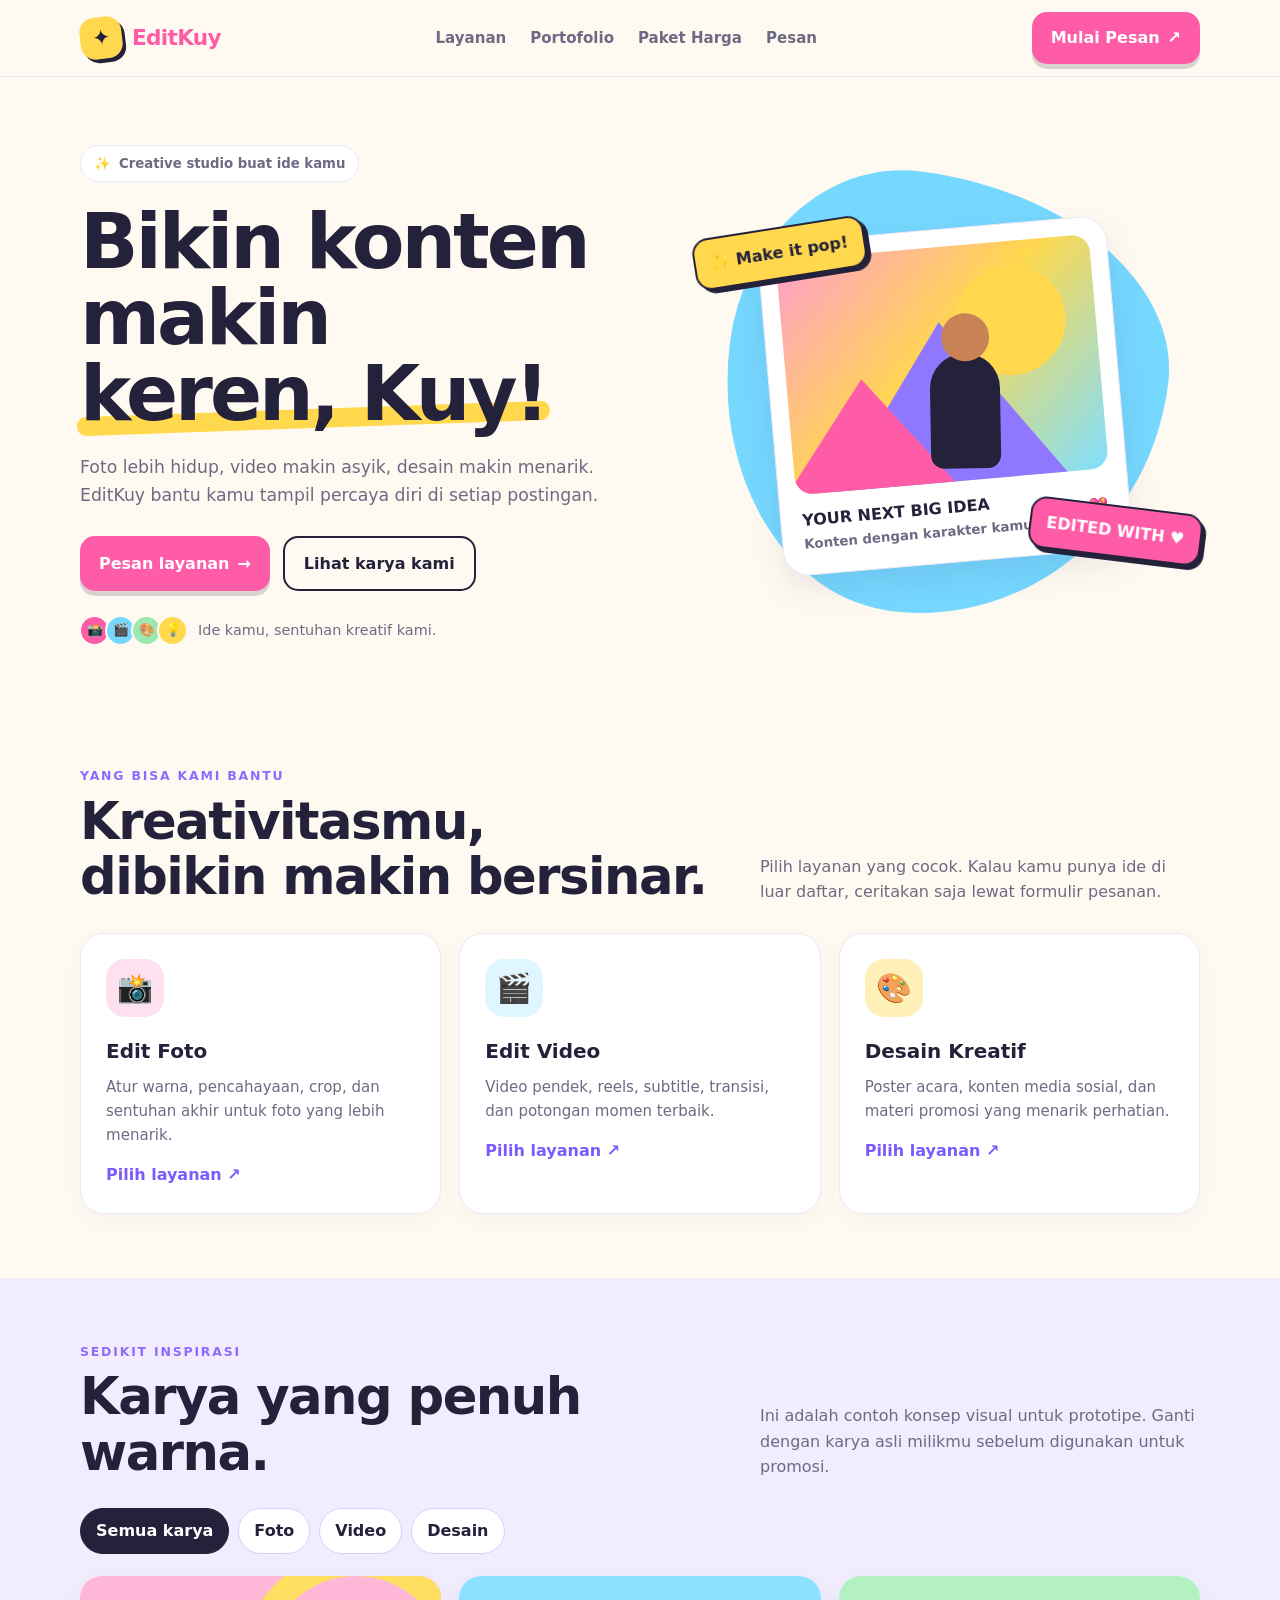
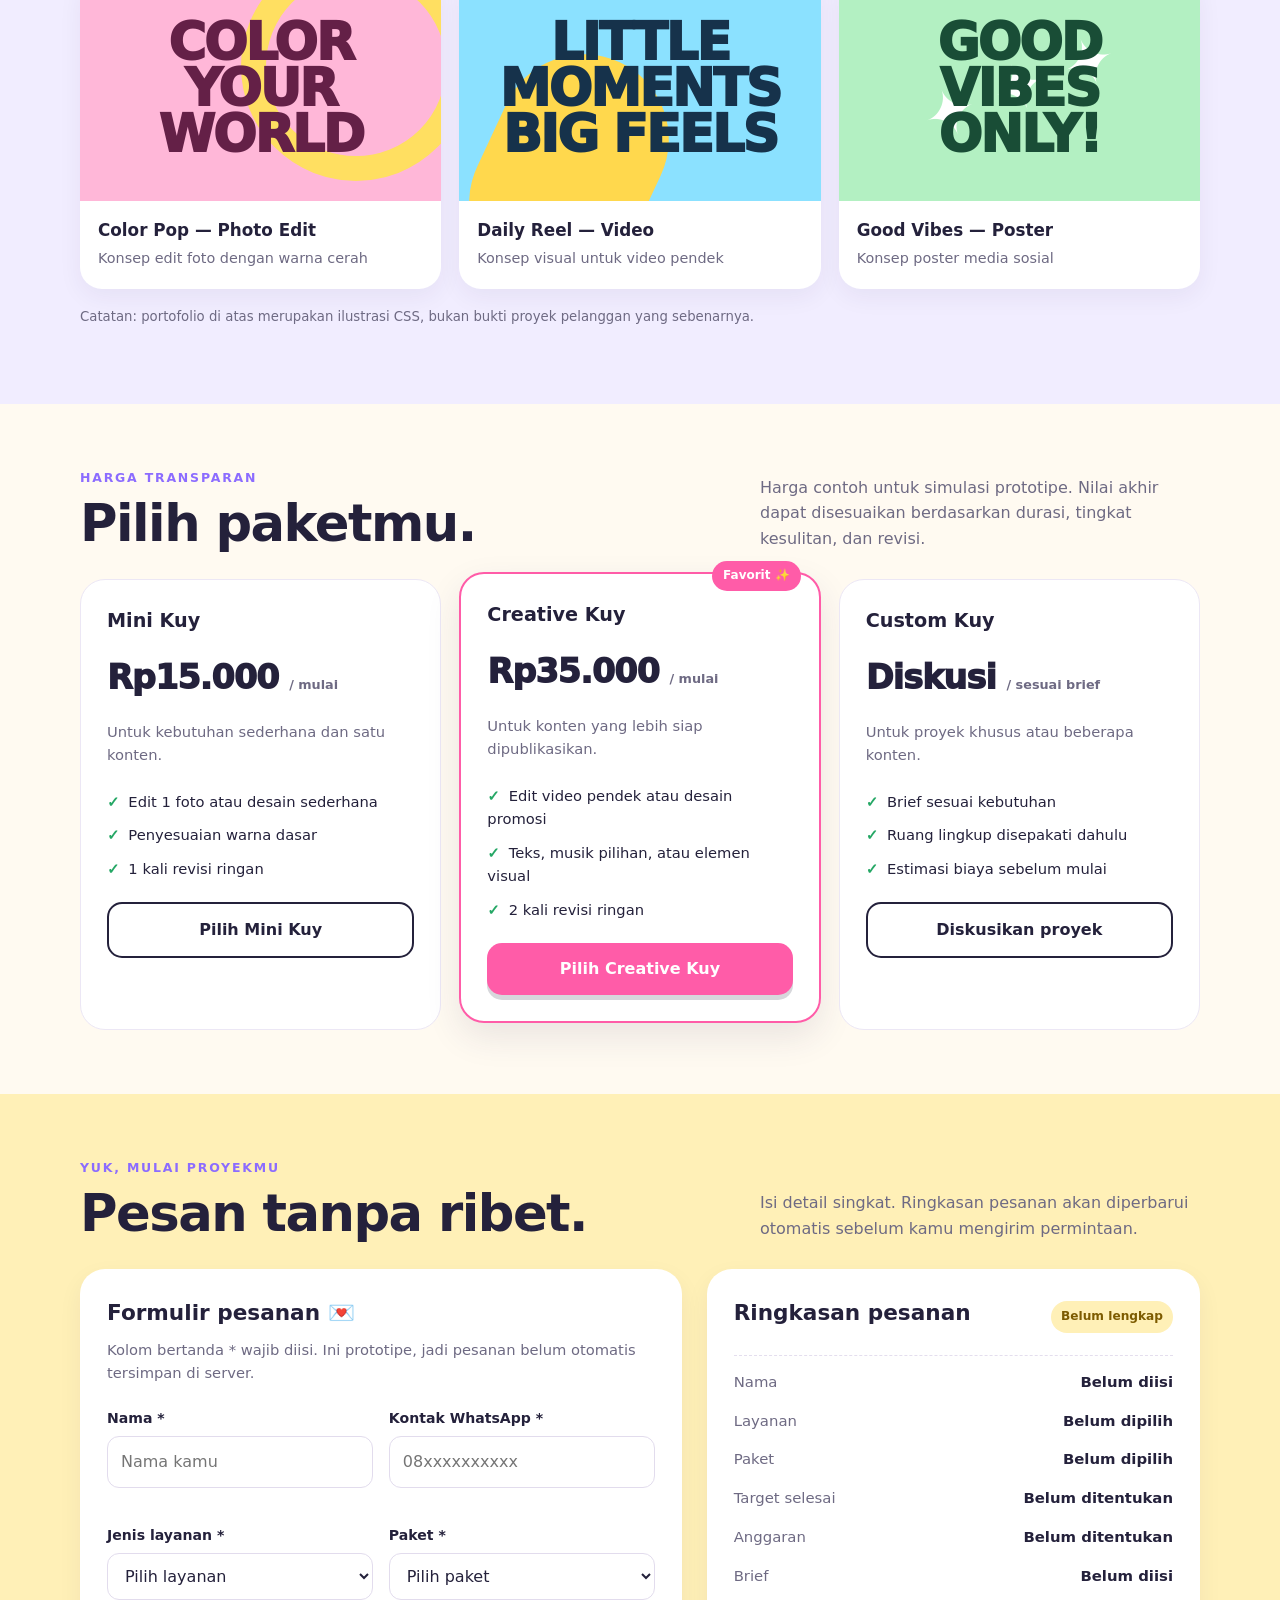
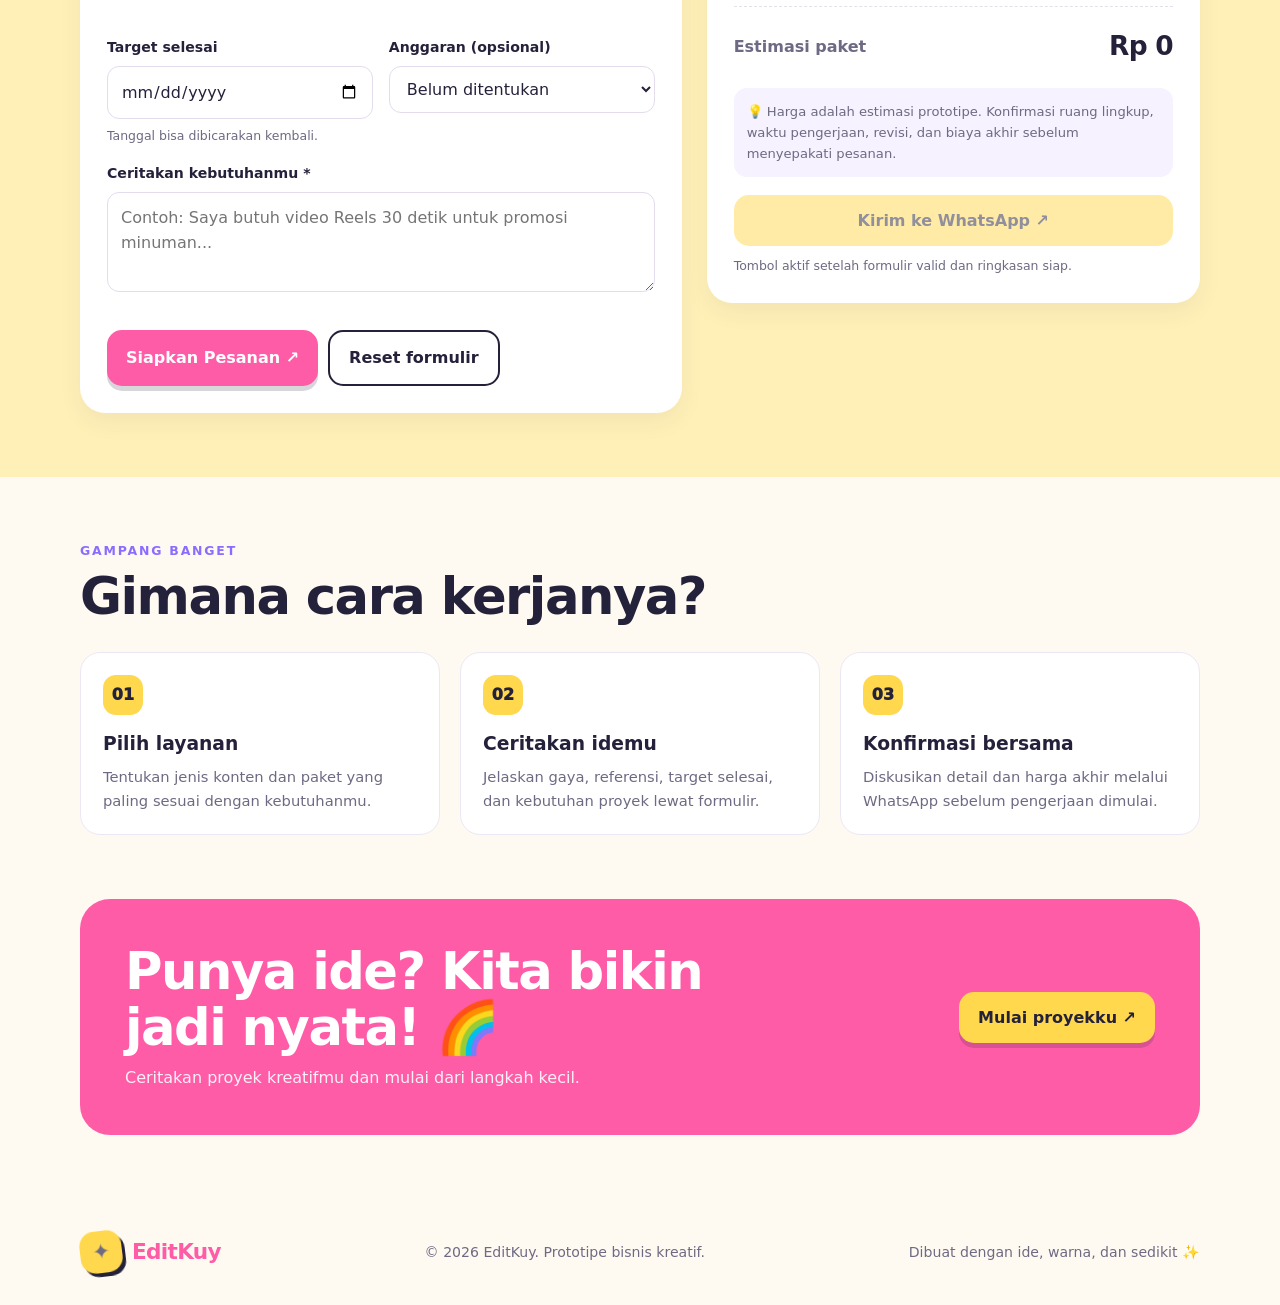
==== commit 8e69c865: "Update index.html" ====
--- a/index.html
+++ b/index.html
@@ -4,13 +4,609 @@
 <head>
   <meta charset="UTF-8">
   <meta name="viewport" content="width=device-width, initial-scale=1.0">
-  <meta name="description" content="EditKuy — jasa edit foto, video, dan desain kreatif untuk konten yang lebih menarik.">
+
+  <meta
+    name="description"
+    content="EditKuy — jasa edit foto, video, dan desain kreatif untuk konten yang lebih menarik."
+  >
+
+  <meta name="theme-color" content="#fff8fc">
   <title>EditKuy — Bikin Konten Makin Kuy!</title>
 
+  <!-- Menghubungkan file CSS -->
   <link rel="stylesheet" href="style.css">
+
+  <!-- Menghubungkan file JavaScript -->
   <script src="script.js" defer></script>
 </head>
+
 <body>
-  <!-- Isi HTML EditKuy kamu tetap di sini -->
+  <!-- NAVIGASI -->
+  <header class="topbar">
+    <div class="container nav">
+      <a class="brand" href="#beranda" aria-label="EditKuy beranda">
+        <span class="brand-mark">✦</span>
+        <span>Edit<span>Kuy</span></span>
+      </a>
+
+      <nav class="nav-links" aria-label="Navigasi utama">
+        <a href="#layanan">Layanan</a>
+        <a href="#portofolio">Portofolio</a>
+        <a href="#harga">Paket Harga</a>
+        <a href="#pesan">Pesan</a>
+      </nav>
+
+      <a class="btn btn-pink" href="#pesan">
+        Mulai Pesan <span aria-hidden="true">↗</span>
+      </a>
+    </div>
+  </header>
+
+  <main>
+    <!-- BERANDA -->
+    <section class="hero" id="beranda">
+      <div class="container hero-grid">
+        <div>
+          <div class="eyebrow">
+            <span>✨</span> Creative studio buat ide kamu
+          </div>
+
+          <h1>
+            Bikin konten<br>
+            makin <span class="highlight">keren, Kuy!</span>
+          </h1>
+
+          <p>
+            Foto lebih hidup, video makin asyik, desain makin menarik.
+            EditKuy bantu kamu tampil percaya diri di setiap postingan.
+          </p>
+
+          <div class="hero-actions">
+            <a class="btn btn-pink" href="#pesan">
+              Pesan layanan <span aria-hidden="true">→</span>
+            </a>
+            <a class="btn btn-outline" href="#portofolio">
+              Lihat karya kami
+            </a>
+          </div>
+
+          <div class="mini-proof">
+            <div class="avatar-stack" aria-hidden="true">
+              <span class="avatar">📸</span>
+              <span class="avatar">🎬</span>
+              <span class="avatar">🎨</span>
+              <span class="avatar">💡</span>
+            </div>
+            <span>Ide kamu, sentuhan kreatif kami.</span>
+          </div>
+        </div>
+
+        <div class="hero-art" aria-label="Ilustrasi karya kreatif">
+          <div class="art-backdrop"></div>
+          <div class="float-tag tag-one">✨ Make it pop!</div>
+
+          <div class="art-card">
+            <div class="art-image">
+              <div class="sun"></div>
+              <div class="mountain"></div>
+              <div class="mountain two"></div>
+              <div class="person"></div>
+            </div>
+
+            <div class="art-caption">
+              <div>
+                YOUR NEXT BIG IDEA
+                <small>Konten dengan karakter kamu</small>
+              </div>
+              <span>💖</span>
+            </div>
+          </div>
+
+          <div class="float-tag tag-two">EDITED WITH ♥</div>
+        </div>
+      </div>
+    </section>
+
+    <!-- LAYANAN -->
+    <section class="section" id="layanan">
+      <div class="container">
+        <div class="section-head">
+          <div>
+            <div class="kicker">Yang bisa kami bantu</div>
+            <h2>Kreativitasmu,<br>dibikin makin bersinar.</h2>
+          </div>
+
+          <p>
+            Pilih layanan yang cocok. Kalau kamu punya ide di luar daftar,
+            ceritakan saja lewat formulir pesanan.
+          </p>
+        </div>
+
+        <div class="services-grid">
+          <article class="service-card">
+            <div class="service-icon">📸</div>
+            <h3>Edit Foto</h3>
+            <p>
+              Atur warna, pencahayaan, crop, dan sentuhan akhir
+              untuk foto yang lebih menarik.
+            </p>
+            <a class="text-link" href="#pesan" data-service="Edit Foto">
+              Pilih layanan ↗
+            </a>
+          </article>
+
+          <article class="service-card">
+            <div class="service-icon">🎬</div>
+            <h3>Edit Video</h3>
+            <p>
+              Video pendek, reels, subtitle, transisi,
+              dan potongan momen terbaik.
+            </p>
+            <a
+              class="text-link"
+              href="#pesan"
+              data-service="Edit Video Pendek"
+            >
+              Pilih layanan ↗
+            </a>
+          </article>
+
+          <article class="service-card">
+            <div class="service-icon">🎨</div>
+            <h3>Desain Kreatif</h3>
+            <p>
+              Poster acara, konten media sosial, dan materi promosi
+              yang menarik perhatian.
+            </p>
+            <a
+              class="text-link"
+              href="#pesan"
+              data-service="Poster / Desain"
+            >
+              Pilih layanan ↗
+            </a>
+          </article>
+        </div>
+      </div>
+    </section>
+
+    <!-- PORTOFOLIO -->
+    <section class="section portfolio-section" id="portofolio">
+      <div class="container">
+        <div class="section-head">
+          <div>
+            <div class="kicker">Sedikit inspirasi</div>
+            <h2>Karya yang penuh warna.</h2>
+          </div>
+
+          <p>
+            Ini adalah contoh konsep visual untuk prototipe.
+            Ganti dengan karya asli milikmu sebelum digunakan untuk promosi.
+          </p>
+        </div>
+
+        <div class="filters" role="group" aria-label="Filter portofolio">
+          <button
+            class="filter-btn active"
+            type="button"
+            data-filter="semua"
+            aria-pressed="true"
+          >
+            Semua karya
+          </button>
+
+          <button
+            class="filter-btn"
+            type="button"
+            data-filter="foto"
+            aria-pressed="false"
+          >
+            Foto
+          </button>
+
+          <button
+            class="filter-btn"
+            type="button"
+            data-filter="video"
+            aria-pressed="false"
+          >
+            Video
+          </button>
+
+          <button
+            class="filter-btn"
+            type="button"
+            data-filter="desain"
+            aria-pressed="false"
+          >
+            Desain
+          </button>
+        </div>
+
+        <div class="portfolio-grid">
+          <article class="portfolio-item" data-category="foto">
+            <div class="portfolio-art poster-1">
+              <div class="poster-word">COLOR<br>YOUR<br>WORLD</div>
+            </div>
+            <div class="portfolio-meta">
+              <h3>Color Pop — Photo Edit</h3>
+              <p>Konsep edit foto dengan warna cerah</p>
+            </div>
+          </article>
+
+          <article class="portfolio-item" data-category="video">
+            <div class="portfolio-art poster-2">
+              <div class="poster-word">LITTLE<br>MOMENTS<br>BIG FEELS</div>
+            </div>
+            <div class="portfolio-meta">
+              <h3>Daily Reel — Video</h3>
+              <p>Konsep visual untuk video pendek</p>
+            </div>
+          </article>
+
+          <article class="portfolio-item" data-category="desain">
+            <div class="portfolio-art poster-3">
+              <div class="poster-word">GOOD<br>VIBES<br>ONLY!</div>
+            </div>
+            <div class="portfolio-meta">
+              <h3>Good Vibes — Poster</h3>
+              <p>Konsep poster media sosial</p>
+            </div>
+          </article>
+        </div>
+
+        <p class="demo-note">
+          Catatan: portofolio di atas merupakan ilustrasi CSS,
+          bukan bukti proyek pelanggan yang sebenarnya.
+        </p>
+      </div>
+    </section>
+
+    <!-- PAKET HARGA -->
+    <section class="section" id="harga">
+      <div class="container">
+        <div class="section-head">
+          <div>
+            <div class="kicker">Harga transparan</div>
+            <h2>Pilih paketmu.</h2>
+          </div>
+
+          <p>
+            Harga contoh untuk simulasi prototipe.
+            Nilai akhir dapat disesuaikan berdasarkan durasi,
+            tingkat kesulitan, dan revisi.
+          </p>
+        </div>
+
+        <div class="pricing-grid">
+          <article class="price-card">
+            <h3>Mini Kuy</h3>
+            <div class="price">Rp15.000 <small>/ mulai</small></div>
+            <p>Untuk kebutuhan sederhana dan satu konten.</p>
+
+            <ul>
+              <li>Edit 1 foto atau desain sederhana</li>
+              <li>Penyesuaian warna dasar</li>
+              <li>1 kali revisi ringan</li>
+            </ul>
+
+            <button
+              class="btn btn-outline choose-package"
+              type="button"
+              data-package="Mini Kuy"
+            >
+              Pilih Mini Kuy
+            </button>
+          </article>
+
+          <article class="price-card featured">
+            <span class="popular">Favorit ✨</span>
+            <h3>Creative Kuy</h3>
+            <div class="price">Rp35.000 <small>/ mulai</small></div>
+            <p>Untuk konten yang lebih siap dipublikasikan.</p>
+
+            <ul>
+              <li>Edit video pendek atau desain promosi</li>
+              <li>Teks, musik pilihan, atau elemen visual</li>
+              <li>2 kali revisi ringan</li>
+            </ul>
+
+            <button
+              class="btn btn-pink choose-package"
+              type="button"
+              data-package="Creative Kuy"
+            >
+              Pilih Creative Kuy
+            </button>
+          </article>
+
+          <article class="price-card">
+            <h3>Custom Kuy</h3>
+            <div class="price">Diskusi <small>/ sesuai brief</small></div>
+            <p>Untuk proyek khusus atau beberapa konten.</p>
+
+            <ul>
+              <li>Brief sesuai kebutuhan</li>
+              <li>Ruang lingkup disepakati dahulu</li>
+              <li>Estimasi biaya sebelum mulai</li>
+            </ul>
+
+            <button
+              class="btn btn-outline choose-package"
+              type="button"
+              data-package="Custom Kuy"
+            >
+              Diskusikan proyek
+            </button>
+          </article>
+        </div>
+      </div>
+    </section>
+
+    <!-- FORMULIR PESANAN -->
+    <section class="section order-section" id="pesan">
+      <div class="container">
+        <div class="section-head">
+          <div>
+            <div class="kicker">Yuk, mulai proyekmu</div>
+            <h2>Pesan tanpa ribet.</h2>
+          </div>
+
+          <p>
+            Isi detail singkat. Ringkasan pesanan akan diperbarui
+            otomatis sebelum kamu mengirim permintaan.
+          </p>
+        </div>
+
+        <div class="order-grid">
+          <form class="form-card" id="orderForm" novalidate>
+            <h3>Formulir pesanan 💌</h3>
+            <p class="form-intro">
+              Kolom bertanda * wajib diisi. Ini prototipe,
+              jadi pesanan belum otomatis tersimpan di server.
+            </p>
+
+            <div class="form-grid">
+              <div class="field">
+                <label for="customerName">Nama *</label>
+                <input
+                  id="customerName"
+                  name="customerName"
+                  autocomplete="name"
+                  placeholder="Nama kamu"
+                  required
+                  minlength="2"
+                  maxlength="70"
+                >
+                <span class="error" id="nameError"></span>
+              </div>
+
+              <div class="field">
+                <label for="customerContact">Kontak WhatsApp *</label>
+                <input
+                  id="customerContact"
+                  name="customerContact"
+                  type="tel"
+                  inputmode="tel"
+                  autocomplete="tel"
+                  placeholder="08xxxxxxxxxx"
+                  required
+                  maxlength="20"
+                >
+                <span class="error" id="contactError"></span>
+              </div>
+
+              <div class="field">
+                <label for="service">Jenis layanan *</label>
+                <select id="service" name="service" required>
+                  <option value="">Pilih layanan</option>
+                  <option value="Edit Foto">Edit Foto</option>
+                  <option value="Edit Video Pendek">Edit Video Pendek</option>
+                  <option value="Poster / Desain">Poster / Desain</option>
+                  <option value="Paket Konten">Paket Konten</option>
+                  <option value="Layanan Lainnya">Layanan Lainnya</option>
+                </select>
+                <span class="error" id="serviceError"></span>
+              </div>
+
+              <div class="field">
+                <label for="package">Paket *</label>
+                <select id="package" name="package" required>
+                  <option value="">Pilih paket</option>
+                  <option value="Mini Kuy">Mini Kuy — Rp15.000</option>
+                  <option value="Creative Kuy">Creative Kuy — Rp35.000</option>
+                  <option value="Custom Kuy">Custom Kuy — diskusi</option>
+                </select>
+                <span class="error" id="packageError"></span>
+              </div>
+
+              <div class="field">
+                <label for="deadline">Target selesai</label>
+                <input id="deadline" name="deadline" type="date">
+                <span class="hint">Tanggal bisa dibicarakan kembali.</span>
+              </div>
+
+              <div class="field">
+                <label for="budget">Anggaran (opsional)</label>
+                <select id="budget" name="budget">
+                  <option value="">Belum ditentukan</option>
+                  <option value="Di bawah Rp25.000">Di bawah Rp25.000</option>
+                  <option value="Rp25.000–Rp50.000">Rp25.000–Rp50.000</option>
+                  <option value="Rp50.000–Rp100.000">Rp50.000–Rp100.000</option>
+                  <option value="Di atas Rp100.000">Di atas Rp100.000</option>
+                </select>
+              </div>
+
+              <div class="field full">
+                <label for="brief">Ceritakan kebutuhanmu *</label>
+                <textarea
+                  id="brief"
+                  name="brief"
+                  required
+                  minlength="10"
+                  maxlength="1000"
+                  placeholder="Contoh: Saya butuh video Reels 30 detik untuk promosi minuman..."
+                ></textarea>
+                <span class="error" id="briefError"></span>
+              </div>
+            </div>
+
+            <div class="form-actions">
+              <button class="btn btn-pink" type="submit">
+                Siapkan Pesanan ↗
+              </button>
+              <button class="btn btn-outline" type="reset">
+                Reset formulir
+              </button>
+            </div>
+          </form>
+
+          <!-- RINGKASAN PESANAN -->
+          <aside
+            class="summary-card"
+            aria-live="polite"
+            aria-atomic="true"
+          >
+            <div class="summary-top">
+              <h3>Ringkasan pesanan</h3>
+              <span class="status-pill" id="summaryStatus">
+                Belum lengkap
+              </span>
+            </div>
+
+            <div class="summary-line">
+              <span>Nama</span>
+              <strong id="sumName">Belum diisi</strong>
+            </div>
+
+            <div class="summary-line">
+              <span>Layanan</span>
+              <strong id="sumService">Belum dipilih</strong>
+            </div>
+
+            <div class="summary-line">
+              <span>Paket</span>
+              <strong id="sumPackage">Belum dipilih</strong>
+            </div>
+
+            <div class="summary-line">
+              <span>Target selesai</span>
+              <strong id="sumDeadline">Belum ditentukan</strong>
+            </div>
+
+            <div class="summary-line">
+              <span>Anggaran</span>
+              <strong id="sumBudget">Belum ditentukan</strong>
+            </div>
+
+            <div class="summary-line">
+              <span>Brief</span>
+              <strong id="sumBrief">Belum diisi</strong>
+            </div>
+
+            <div class="summary-total">
+              <span>Estimasi paket</span>
+              <strong id="sumPrice">Rp0</strong>
+            </div>
+
+            <div class="summary-help">
+              💡 Harga adalah estimasi prototipe. Konfirmasi ruang
+              lingkup, waktu pengerjaan, revisi, dan biaya akhir
+              sebelum menyepakati pesanan.
+            </div>
+
+            <button
+              class="btn btn-yellow"
+              id="whatsappBtn"
+              type="button"
+              style="width: 100%; margin-top: 18px"
+              disabled
+            >
+              Kirim ke WhatsApp ↗
+            </button>
+
+            <p class="hint" style="margin: 10px 0 0">
+              Tombol aktif setelah formulir valid dan ringkasan siap.
+            </p>
+          </aside>
+        </div>
+      </div>
+    </section>
+
+    <!-- CARA KERJA -->
+    <section class="section">
+      <div class="container">
+        <div class="section-head">
+          <div>
+            <div class="kicker">Gampang banget</div>
+            <h2>Gimana cara kerjanya?</h2>
+          </div>
+        </div>
+
+        <div class="how-grid">
+          <article class="step">
+            <div class="step-num">01</div>
+            <h3>Pilih layanan</h3>
+            <p>
+              Tentukan jenis konten dan paket yang paling sesuai
+              dengan kebutuhanmu.
+            </p>
+          </article>
+
+          <article class="step">
+            <div class="step-num">02</div>
+            <h3>Ceritakan idemu</h3>
+            <p>
+              Jelaskan gaya, referensi, target selesai, dan kebutuhan
+              proyek lewat formulir.
+            </p>
+          </article>
+
+          <article class="step">
+            <div class="step-num">03</div>
+            <h3>Konfirmasi bersama</h3>
+            <p>
+              Diskusikan detail dan harga akhir melalui WhatsApp
+              sebelum pengerjaan dimulai.
+            </p>
+          </article>
+        </div>
+      </div>
+    </section>
+
+    <!-- AJAKAN -->
+    <section class="section cta-section" style="padding-top: 0">
+      <div class="container">
+        <div class="cta">
+          <div>
+            <h2>Punya ide? Kita bikin jadi nyata! 🌈</h2>
+            <p>
+              Ceritakan proyek kreatifmu dan mulai dari langkah kecil.
+            </p>
+          </div>
+          <a class="btn" href="#pesan">Mulai proyekku ↗</a>
+        </div>
+      </div>
+    </section>
+  </main>
+
+  <!-- FOOTER -->
+  <footer>
+    <div class="container footer-row">
+      <a class="brand" href="#beranda">
+        <span class="brand-mark">✦</span>
+        <span>Edit<span>Kuy</span></span>
+      </a>
+
+      <span>
+        © <span id="year"></span> EditKuy. Prototipe bisnis kreatif.
+      </span>
+
+      <span>Dibuat dengan ide, warna, dan sedikit ✨</span>
+    </div>
+  </footer>
+
+  <!-- NOTIFIKASI -->
+  <div class="toast" id="toast" role="status" aria-live="polite"></div>
 </body>
 </html>
--- a/style.css
+++ b/style.css
@@ -1,173 +1,1079 @@
-<style>
-    :root {
-      --ink: #24213b;
-      --muted: #6e6a83;
-      --pink: #ff5ca8;
-      --yellow: #ffd84d;
-      --blue: #76d8ff;
-      --purple: #9b7bff;
-      --green: #9de7b1;
-      --cream: #fffaf1;
-      --white: #ffffff;
-      --line: #ece7f5;
-      --shadow: 0 14px 35px rgba(48, 35, 85, .10);
-      --radius: 24px;
-    }
-    * { box-sizing: border-box; }
-    html { scroll-behavior: smooth; }
-    body {
-      margin: 0; background: var(--cream); color: var(--ink);
-      font-family: ui-rounded, "Segoe UI", system-ui, -apple-system, BlinkMacSystemFont, sans-serif;
-      line-height: 1.6;
-    }
-    button, input, select, textarea { font: inherit; }
-    button, a { -webkit-tap-highlight-color: transparent; }
-    a { color: inherit; text-decoration: none; }
-    .container { width: min(1120px, calc(100% - 36px)); margin: auto; }
-    .topbar { position: sticky; top: 0; z-index: 10; background: rgba(255,250,241,.92); backdrop-filter: blur(14px); border-bottom: 1px solid rgba(236,231,245,.8); }
-    .nav { display:flex; align-items:center; justify-content:space-between; gap:20px; min-height:76px; }
-    .brand { display:flex; align-items:center; gap:10px; font-weight:900; font-size:1.35rem; letter-spacing:-.7px; }
-    .brand-mark { display:grid; place-items:center; width:42px; height:42px; border-radius:15px; background:var(--yellow); transform:rotate(-7deg); box-shadow:3px 4px 0 var(--ink); }
-    .brand span:last-child { color:var(--pink); }
-    .nav-links { display:flex; align-items:center; gap:24px; color:var(--muted); font-weight:700; font-size:.94rem; }
-    .nav-links a:hover { color:var(--pink); }
-    .btn { border:0; display:inline-flex; align-items:center; justify-content:center; gap:8px; padding:13px 19px; border-radius:15px; background:var(--ink); color:white; font-weight:800; cursor:pointer; box-shadow:0 5px 0 rgba(36,33,59,.18); transition:transform .18s, box-shadow .18s, opacity .18s; }
-    .btn:hover { transform:translateY(-2px); box-shadow:0 7px 0 rgba(36,33,59,.16); }
-    .btn:active { transform:translateY(1px); box-shadow:0 2px 0 rgba(36,33,59,.16); }
-    .btn-pink { background:var(--pink); color:#fff; }
-    .btn-yellow { background:var(--yellow); color:var(--ink); }
-    .btn-outline { background:transparent; color:var(--ink); border:2px solid var(--ink); box-shadow:none; }
-    .hero { padding:68px 0 56px; overflow:hidden; }
-    .hero-grid { display:grid; grid-template-columns:1.05fr .95fr; align-items:center; gap:48px; }
-    .eyebrow { display:inline-flex; gap:8px; align-items:center; background:#fff; border:1px solid var(--line); padding:7px 13px; border-radius:999px; font-weight:800; font-size:.83rem; color:var(--muted); }
-    h1 { font-size:clamp(2.7rem, 6vw, 5rem); line-height:.99; letter-spacing:-3px; margin:22px 0; max-width:650px; }
-    .highlight { position:relative; display:inline-block; z-index:0; }
-    .highlight:after { content:""; position:absolute; left:-3px; right:-3px; bottom:4px; height:19px; background:var(--yellow); border-radius:9px; z-index:-1; transform:rotate(-2deg); }
-    .hero p { max-width:560px; color:var(--muted); font-size:1.08rem; }
-    .hero-actions { display:flex; flex-wrap:wrap; gap:13px; margin-top:26px; }
-    .mini-proof { display:flex; align-items:center; gap:10px; color:var(--muted); margin-top:24px; font-size:.9rem; }
-    .avatar-stack { display:flex; padding-left:4px; }
-    .avatar { width:31px; height:31px; display:grid; place-items:center; border:2px solid var(--cream); border-radius:50%; margin-left:-5px; font-size:.8rem; }
-    .avatar:nth-child(1){background:var(--pink)} .avatar:nth-child(2){background:var(--blue)} .avatar:nth-child(3){background:var(--green)} .avatar:nth-child(4){background:var(--yellow)}
-    .hero-art { position:relative; min-height:410px; display:grid; place-items:center; }
-    .art-backdrop { width:min(100%,440px); aspect-ratio:1/1; background:var(--blue); border-radius:38% 62% 56% 44% / 44% 41% 59% 56%; transform:rotate(7deg); position:absolute; }
-    .art-card { position:relative; width:min(83%,350px); padding:17px; background:white; border-radius:26px; box-shadow:var(--shadow); transform:rotate(-5deg); border:1px solid var(--line); }
-    .art-image { height:235px; border-radius:18px; background:linear-gradient(135deg,#ff9fca,#ffd84d 48%,#80dfff); display:grid; place-items:center; overflow:hidden; position:relative; }
-    .sun { width:110px;height:110px;border-radius:50%;background:var(--yellow);position:absolute;top:24px;right:30px; }
-    .mountain { position:absolute; bottom:-20px; width:0;height:0;border-left:130px solid transparent;border-right:130px solid transparent;border-bottom:180px solid #8f78ff; }
-    .mountain.two { left:-25px; border-left-width:100px;border-right-width:100px;border-bottom:130px solid #ff5ca8; }
-    .person { position:absolute; z-index:2; bottom:12px; left:45%; width:70px;height:115px;background:#24213b;border-radius:40px 40px 15px 15px; transform:rotate(4deg); }
-    .person:before { content:"";position:absolute;top:-40px;left:12px;width:48px;height:48px;background:#c98255;border-radius:50%; }
-    .art-caption { display:flex; align-items:center; justify-content:space-between; padding:13px 4px 3px; font-weight:900; }
-    .art-caption small { display:block; color:var(--muted); font-weight:600; }
-    .float-tag { position:absolute; z-index:2; padding:11px 15px; border:2px solid var(--ink); border-radius:16px; font-weight:900; box-shadow:4px 4px 0 var(--ink); }
-    .tag-one { background:var(--yellow); top:36px; left:2px; transform:rotate(-9deg); }
-    .tag-two { background:var(--pink); color:white; bottom:44px; right:-2px; transform:rotate(7deg); }
-    .section { padding:64px 0; }
-    .section-head { display:flex; align-items:end; justify-content:space-between; gap:24px; margin-bottom:28px; }
-    .kicker { text-transform:uppercase; letter-spacing:1.8px; color:#8c6cff; font-weight:900; font-size:.78rem; }
-    h2 { font-size:clamp(2rem,4vw,3.2rem); letter-spacing:-1.5px; line-height:1.08; margin:8px 0 0; }
-    .section-head p { max-width:440px; color:var(--muted); margin:0; }
-    .services-grid { display:grid; grid-template-columns:repeat(3,1fr); gap:18px; }
-    .service-card { background:white; padding:25px; border:1px solid var(--line); border-radius:var(--radius); box-shadow:0 7px 22px rgba(48,35,85,.04); transition:transform .2s; }
-    .service-card:hover { transform:translateY(-5px); }
-    .service-icon { display:grid; place-items:center; width:58px;height:58px;border-radius:19px;font-size:1.8rem;margin-bottom:18px; }
-    .service-card:nth-child(1) .service-icon{background:#ffe0ef}.service-card:nth-child(2) .service-icon{background:#dff5ff}.service-card:nth-child(3) .service-icon{background:#fff0b7}
-    .service-card h3 { margin:0 0 8px; font-size:1.25rem; }
-    .service-card p { color:var(--muted); margin:0 0 15px; font-size:.94rem; }
-    .text-link { font-weight:900; color:#7b5aff; }
-    .portfolio-section { background:#f1edff; }
-    .filters { display:flex; flex-wrap:wrap; gap:9px; margin-bottom:22px; }
-    .filter-btn { border:1px solid #d9d0ff; background:white; color:var(--ink); border-radius:999px; padding:9px 15px; font-weight:800; cursor:pointer; }
-    .filter-btn.active { background:var(--ink); color:white; border-color:var(--ink); }
-    .portfolio-grid { display:grid; grid-template-columns:repeat(3,1fr); gap:18px; }
-    .portfolio-item { overflow:hidden; background:white; border-radius:22px; box-shadow:0 8px 24px rgba(48,35,85,.06); }
-    .portfolio-item[hidden] { display:none; }
-    .portfolio-art { height:225px; display:grid; place-items:center; position:relative; overflow:hidden; }
-    .portfolio-art .poster-word { font-size:clamp(1.8rem,4vw,3.3rem); line-height:.9; font-weight:1000; letter-spacing:-2px; text-align:center; position:relative; z-index:1; }
-    .poster-1 {background:#ffb7d8;color:#642047}.poster-1:before{content:"";position:absolute;width:180px;height:180px;border:25px solid #ffdf61;border-radius:50%;right:-30px;top:-25px}
-    .poster-2 {background:#8be1ff;color:#16324b}.poster-2:before{content:"";position:absolute;width:170px;height:240px;background:#ffd84d;transform:rotate(25deg);left:25px;bottom:-90px;border-radius:90px}
-    .poster-3 {background:#b3f0c2;color:#194d36}.poster-3:before{content:"✦ ✦ ✦";position:absolute;font-size:4rem;color:#fff;transform:rotate(-20deg)}
-    .portfolio-meta { padding:16px 18px 19px; }
-    .portfolio-meta h3 { margin:0 0 3px; font-size:1.05rem; }
-    .portfolio-meta p { margin:0; color:var(--muted); font-size:.9rem; }
-    .demo-note { color:var(--muted); font-size:.83rem; margin-top:17px; }
-    .pricing-grid { display:grid; grid-template-columns:repeat(3,1fr); gap:18px; align-items:stretch; }
-    .price-card { background:white; border:1px solid var(--line); padding:26px; border-radius:25px; position:relative; }
-    .price-card.featured { border:2px solid var(--pink); box-shadow:var(--shadow); transform:translateY(-7px); }
-    .popular { position:absolute; top:-13px; right:18px; background:var(--pink); color:white; border-radius:999px; padding:5px 11px; font-size:.75rem; font-weight:900; }
-    .price-card h3 { margin:0; font-size:1.2rem; }
-    .price { font-size:2.1rem; font-weight:1000; letter-spacing:-1px; margin:14px 0 0; }
-    .price small { font-size:.8rem; letter-spacing:0; color:var(--muted); font-weight:700; }
-    .price-card > p { color:var(--muted); font-size:.92rem; min-height:48px; }
-    .price-card ul { list-style:none; padding:0; margin:22px 0; display:grid; gap:10px; font-size:.92rem; }
-    .price-card li:before { content:"✓"; color:#25a765; font-weight:1000; margin-right:9px; }
-    .price-card .btn { width:100%; }
-    .order-section { background:#fff0b7; }
-    .order-grid { display:grid; grid-template-columns:1fr .82fr; gap:25px; align-items:start; }
-    .form-card, .summary-card { background:white; border-radius:25px; padding:27px; box-shadow:0 9px 25px rgba(48,35,85,.06); }
-    .form-card h3, .summary-card h3 { margin:0 0 7px; font-size:1.35rem; }
-    .form-intro { margin:0 0 22px; color:var(--muted); font-size:.92rem; }
-    .form-grid { display:grid; grid-template-columns:1fr 1fr; gap:16px; }
-    .field { display:flex; flex-direction:column; gap:7px; }
-    .field.full { grid-column:1/-1; }
-    label { font-size:.88rem; font-weight:850; }
-    input, select, textarea { width:100%; border:1.5px solid #e2dced; background:#fff; color:var(--ink); padding:12px 13px; border-radius:12px; outline:none; transition:border .15s, box-shadow .15s; }
-    input:focus, select:focus, textarea:focus { border-color:var(--purple); box-shadow:0 0 0 3px rgba(155,123,255,.17); }
-    textarea { min-height:100px; resize:vertical; }
-    .hint { color:var(--muted); font-size:.78rem; }
-    .error { color:#c51f61; font-size:.8rem; min-height:1em; }
-    .form-actions { display:flex; flex-wrap:wrap; gap:10px; margin-top:19px; }
-    .summary-card { position:sticky; top:96px; }
-    .summary-top { display:flex; justify-content:space-between; align-items:center; gap:10px; padding-bottom:17px; border-bottom:1px dashed #e4deee; }
-    .status-pill { background:#e8f9ef; color:#177846; font-size:.76rem; font-weight:900; padding:6px 10px; border-radius:999px; }
-    .summary-line { display:flex; justify-content:space-between; gap:16px; margin:15px 0; font-size:.93rem; }
-    .summary-line span:first-child { color:var(--muted); }
-    .summary-line strong { text-align:right; overflow-wrap:anywhere; }
-    .summary-total { border-top:1px dashed #e4deee; margin-top:18px; padding-top:18px; display:flex; align-items:center; justify-content:space-between; gap:15px; }
-    .summary-total span { color:var(--muted); font-weight:800; }
-    .summary-total strong { font-size:1.65rem; letter-spacing:-.7px; }
-    .summary-help { background:#f6f2ff; padding:13px; border-radius:13px; color:var(--muted); font-size:.82rem; margin-top:20px; }
-    .how-grid { display:grid; grid-template-columns:repeat(3,1fr); gap:20px; }
-    .step { padding:22px; border-radius:20px; background:white; border:1px solid var(--line); }
-    .step-num { width:40px;height:40px;display:grid;place-items:center;background:var(--yellow);border-radius:13px;font-weight:1000;margin-bottom:14px; }
-    .step h3 { margin:0 0 6px; }
-    .step p { margin:0; color:var(--muted); font-size:.92rem; }
-    .cta { padding:45px; border-radius:30px; background:var(--pink); color:white; display:flex; align-items:center; justify-content:space-between; gap:25px; }
-    .cta h2 { max-width:580px; margin:0; }
-    .cta p { margin:10px 0 0; color:#fff0f7; }
-    .cta .btn { background:var(--yellow); color:var(--ink); flex-shrink:0; }
-    footer { padding:32px 0; color:var(--muted); font-size:.88rem; }
-    .footer-row { display:flex; justify-content:space-between; gap:20px; flex-wrap:wrap; align-items:center; }
-    .toast { position:fixed; bottom:20px; left:50%; transform:translate(-50%,20px); opacity:0; pointer-events:none; z-index:30; background:var(--ink); color:white; padding:12px 18px; border-radius:13px; box-shadow:var(--shadow); transition:opacity .2s, transform .2s; max-width:calc(100% - 30px); }
-    .toast.show { opacity:1; transform:translate(-50%,0); }
-    .mobile-menu { display:none; }
-    @media (max-width:850px) {
-      .hero-grid { grid-template-columns:1fr; gap:15px; }
-      .hero { padding-top:45px; }
-      .hero-art { min-height:370px; }
-      .services-grid,.portfolio-grid,.pricing-grid { grid-template-columns:repeat(2,1fr); }
-      .order-grid { grid-template-columns:1fr; }
-      .summary-card { position:static; }
-      .section-head { align-items:start; flex-direction:column; }
-      .cta { padding:32px; align-items:flex-start; flex-direction:column; }
-    }
-    @media (max-width:600px) {
-      .container { width:min(100% - 26px,1120px); }
-      .nav { min-height:67px; }
-      .nav-links { display:none; }
-      .nav .btn { padding:10px 12px; font-size:.84rem; }
-      h1 { letter-spacing:-2px; }
-      .hero-art { min-height:320px; }
-      .art-image { height:190px; }
-      .services-grid,.portfolio-grid,.pricing-grid,.how-grid { grid-template-columns:1fr; }
-      .price-card.featured { transform:none; margin-top:8px; }
-      .section { padding:48px 0; }
-      .form-card,.summary-card { padding:20px; }
-      .form-grid { grid-template-columns:1fr; }
-      .field.full { grid-column:auto; }
-      .cta { padding:26px; }
-      .cta .btn { width:100%; }
-    }
-    @media (prefers-reduced-motion: reduce) { html {scroll-behavior:auto} *,*:before,*:after {transition:none!important;animation:none!important} }
-  </style>
+
+:root {
+  --ink: #24213b;
+  --muted: #6e6a83;
+  --pink: #ff5ca8;
+  --yellow: #ffd84d;
+  --blue: #76d8ff;
+  --purple: #9b7bff;
+  --green: #9de7b1;
+  --cream: #fffaf1;
+  --white: #ffffff;
+  --line: #ece7f5;
+  --shadow: 0 14px 35px rgba(48, 35, 85, .10);
+  --radius: 24px;
+}
+
+* {
+  box-sizing: border-box;
+}
+
+html {
+  scroll-behavior: smooth;
+}
+
+body {
+  margin: 0;
+  background: var(--cream);
+  color: var(--ink);
+  font-family: ui-rounded, "Segoe UI", system-ui, -apple-system,
+    BlinkMacSystemFont, sans-serif;
+  line-height: 1.6;
+}
+
+button,
+input,
+select,
+textarea {
+  font: inherit;
+}
+
+button,
+a {
+  -webkit-tap-highlight-color: transparent;
+}
+
+a {
+  color: inherit;
+  text-decoration: none;
+}
+
+.container {
+  width: min(1120px, calc(100% - 36px));
+  margin: auto;
+}
+
+/* NAVIGASI */
+.topbar {
+  position: sticky;
+  top: 0;
+  z-index: 10;
+  background: rgba(255, 250, 241, .92);
+  backdrop-filter: blur(14px);
+  border-bottom: 1px solid rgba(236, 231, 245, .8);
+}
+
+.nav {
+  display: flex;
+  align-items: center;
+  justify-content: space-between;
+  gap: 20px;
+  min-height: 76px;
+}
+
+.brand {
+  display: flex;
+  align-items: center;
+  gap: 10px;
+  font-weight: 900;
+  font-size: 1.35rem;
+  letter-spacing: -.7px;
+}
+
+.brand-mark {
+  display: grid;
+  place-items: center;
+  width: 42px;
+  height: 42px;
+  border-radius: 15px;
+  background: var(--yellow);
+  transform: rotate(-7deg);
+  box-shadow: 3px 4px 0 var(--ink);
+}
+
+.brand span:last-child {
+  color: var(--pink);
+}
+
+.nav-links {
+  display: flex;
+  align-items: center;
+  gap: 24px;
+  color: var(--muted);
+  font-weight: 700;
+  font-size: .94rem;
+}
+
+.nav-links a:hover {
+  color: var(--pink);
+}
+
+/* TOMBOL */
+.btn {
+  border: 0;
+  display: inline-flex;
+  align-items: center;
+  justify-content: center;
+  gap: 8px;
+  padding: 13px 19px;
+  border-radius: 15px;
+  background: var(--ink);
+  color: white;
+  font-weight: 800;
+  cursor: pointer;
+  box-shadow: 0 5px 0 rgba(36, 33, 59, .18);
+  transition: transform .18s, box-shadow .18s, opacity .18s;
+}
+
+.btn:hover {
+  transform: translateY(-2px);
+  box-shadow: 0 7px 0 rgba(36, 33, 59, .16);
+}
+
+.btn:active {
+  transform: translateY(1px);
+  box-shadow: 0 2px 0 rgba(36, 33, 59, .16);
+}
+
+.btn:disabled {
+  opacity: .5;
+  cursor: not-allowed;
+  transform: none;
+  box-shadow: none;
+}
+
+.btn-pink {
+  background: var(--pink);
+  color: #fff;
+}
+
+.btn-yellow {
+  background: var(--yellow);
+  color: var(--ink);
+}
+
+.btn-outline {
+  background: transparent;
+  color: var(--ink);
+  border: 2px solid var(--ink);
+  box-shadow: none;
+}
+
+/* HERO */
+.hero {
+  padding: 68px 0 56px;
+  overflow: hidden;
+}
+
+.hero-grid {
+  display: grid;
+  grid-template-columns: 1.05fr .95fr;
+  align-items: center;
+  gap: 48px;
+}
+
+.eyebrow {
+  display: inline-flex;
+  gap: 8px;
+  align-items: center;
+  background: #fff;
+  border: 1px solid var(--line);
+  padding: 7px 13px;
+  border-radius: 999px;
+  font-weight: 800;
+  font-size: .83rem;
+  color: var(--muted);
+}
+
+h1 {
+  font-size: clamp(2.7rem, 6vw, 5rem);
+  line-height: .99;
+  letter-spacing: -3px;
+  margin: 22px 0;
+  max-width: 650px;
+}
+
+.highlight {
+  position: relative;
+  display: inline-block;
+  z-index: 0;
+}
+
+.highlight:after {
+  content: "";
+  position: absolute;
+  left: -3px;
+  right: -3px;
+  bottom: 4px;
+  height: 19px;
+  background: var(--yellow);
+  border-radius: 9px;
+  z-index: -1;
+  transform: rotate(-2deg);
+}
+
+.hero p {
+  max-width: 560px;
+  color: var(--muted);
+  font-size: 1.08rem;
+}
+
+.hero-actions {
+  display: flex;
+  flex-wrap: wrap;
+  gap: 13px;
+  margin-top: 26px;
+}
+
+.mini-proof {
+  display: flex;
+  align-items: center;
+  gap: 10px;
+  color: var(--muted);
+  margin-top: 24px;
+  font-size: .9rem;
+}
+
+.avatar-stack {
+  display: flex;
+  padding-left: 4px;
+}
+
+.avatar {
+  width: 31px;
+  height: 31px;
+  display: grid;
+  place-items: center;
+  border: 2px solid var(--cream);
+  border-radius: 50%;
+  margin-left: -5px;
+  font-size: .8rem;
+}
+
+.avatar:nth-child(1) { background: var(--pink); }
+.avatar:nth-child(2) { background: var(--blue); }
+.avatar:nth-child(3) { background: var(--green); }
+.avatar:nth-child(4) { background: var(--yellow); }
+
+.hero-art {
+  position: relative;
+  min-height: 410px;
+  display: grid;
+  place-items: center;
+}
+
+.art-backdrop {
+  width: min(100%, 440px);
+  aspect-ratio: 1 / 1;
+  background: var(--blue);
+  border-radius: 38% 62% 56% 44% / 44% 41% 59% 56%;
+  transform: rotate(7deg);
+  position: absolute;
+}
+
+.art-card {
+  position: relative;
+  width: min(83%, 350px);
+  padding: 17px;
+  background: white;
+  border-radius: 26px;
+  box-shadow: var(--shadow);
+  transform: rotate(-5deg);
+  border: 1px solid var(--line);
+}
+
+.art-image {
+  height: 235px;
+  border-radius: 18px;
+  background: linear-gradient(135deg, #ff9fca, #ffd84d 48%, #80dfff);
+  display: grid;
+  place-items: center;
+  overflow: hidden;
+  position: relative;
+}
+
+.sun {
+  width: 110px;
+  height: 110px;
+  border-radius: 50%;
+  background: var(--yellow);
+  position: absolute;
+  top: 24px;
+  right: 30px;
+}
+
+.mountain {
+  position: absolute;
+  bottom: -20px;
+  width: 0;
+  height: 0;
+  border-left: 130px solid transparent;
+  border-right: 130px solid transparent;
+  border-bottom: 180px solid #8f78ff;
+}
+
+.mountain.two {
+  left: -25px;
+  border-left-width: 100px;
+  border-right-width: 100px;
+  border-bottom: 130px solid #ff5ca8;
+}
+
+.person {
+  position: absolute;
+  z-index: 2;
+  bottom: 12px;
+  left: 45%;
+  width: 70px;
+  height: 115px;
+  background: #24213b;
+  border-radius: 40px 40px 15px 15px;
+  transform: rotate(4deg);
+}
+
+.person:before {
+  content: "";
+  position: absolute;
+  top: -40px;
+  left: 12px;
+  width: 48px;
+  height: 48px;
+  background: #c98255;
+  border-radius: 50%;
+}
+
+.art-caption {
+  display: flex;
+  align-items: center;
+  justify-content: space-between;
+  padding: 13px 4px 3px;
+  font-weight: 900;
+}
+
+.art-caption small {
+  display: block;
+  color: var(--muted);
+  font-weight: 600;
+}
+
+.float-tag {
+  position: absolute;
+  z-index: 2;
+  padding: 11px 15px;
+  border: 2px solid var(--ink);
+  border-radius: 16px;
+  font-weight: 900;
+  box-shadow: 4px 4px 0 var(--ink);
+}
+
+.tag-one {
+  background: var(--yellow);
+  top: 36px;
+  left: 2px;
+  transform: rotate(-9deg);
+}
+
+.tag-two {
+  background: var(--pink);
+  color: white;
+  bottom: 44px;
+  right: -2px;
+  transform: rotate(7deg);
+}
+
+/* BAGIAN UMUM */
+.section {
+  padding: 64px 0;
+}
+
+.section-head {
+  display: flex;
+  align-items: end;
+  justify-content: space-between;
+  gap: 24px;
+  margin-bottom: 28px;
+}
+
+.kicker {
+  text-transform: uppercase;
+  letter-spacing: 1.8px;
+  color: #8c6cff;
+  font-weight: 900;
+  font-size: .78rem;
+}
+
+h2 {
+  font-size: clamp(2rem, 4vw, 3.2rem);
+  letter-spacing: -1.5px;
+  line-height: 1.08;
+  margin: 8px 0 0;
+}
+
+.section-head p {
+  max-width: 440px;
+  color: var(--muted);
+  margin: 0;
+}
+
+/* LAYANAN */
+.services-grid {
+  display: grid;
+  grid-template-columns: repeat(3, 1fr);
+  gap: 18px;
+}
+
+.service-card {
+  background: white;
+  padding: 25px;
+  border: 1px solid var(--line);
+  border-radius: var(--radius);
+  box-shadow: 0 7px 22px rgba(48, 35, 85, .04);
+  transition: transform .2s;
+}
+
+.service-card:hover {
+  transform: translateY(-5px);
+}
+
+.service-icon {
+  display: grid;
+  place-items: center;
+  width: 58px;
+  height: 58px;
+  border-radius: 19px;
+  font-size: 1.8rem;
+  margin-bottom: 18px;
+}
+
+.service-card:nth-child(1) .service-icon { background: #ffe0ef; }
+.service-card:nth-child(2) .service-icon { background: #dff5ff; }
+.service-card:nth-child(3) .service-icon { background: #fff0b7; }
+
+.service-card h3 {
+  margin: 0 0 8px;
+  font-size: 1.25rem;
+}
+
+.service-card p {
+  color: var(--muted);
+  margin: 0 0 15px;
+  font-size: .94rem;
+}
+
+.text-link {
+  font-weight: 900;
+  color: #7b5aff;
+}
+
+/* PORTOFOLIO */
+.portfolio-section {
+  background: #f1edff;
+}
+
+.filters {
+  display: flex;
+  flex-wrap: wrap;
+  gap: 9px;
+  margin-bottom: 22px;
+}
+
+.filter-btn {
+  border: 1px solid #d9d0ff;
+  background: white;
+  color: var(--ink);
+  border-radius: 999px;
+  padding: 9px 15px;
+  font-weight: 800;
+  cursor: pointer;
+}
+
+.filter-btn.active {
+  background: var(--ink);
+  color: white;
+  border-color: var(--ink);
+}
+
+.portfolio-grid {
+  display: grid;
+  grid-template-columns: repeat(3, 1fr);
+  gap: 18px;
+}
+
+.portfolio-item {
+  overflow: hidden;
+  background: white;
+  border-radius: 22px;
+  box-shadow: 0 8px 24px rgba(48, 35, 85, .06);
+}
+
+.portfolio-item[hidden] {
+  display: none;
+}
+
+.portfolio-art {
+  height: 225px;
+  display: grid;
+  place-items: center;
+  position: relative;
+  overflow: hidden;
+}
+
+.portfolio-art .poster-word {
+  font-size: clamp(1.8rem, 4vw, 3.3rem);
+  line-height: .9;
+  font-weight: 1000;
+  letter-spacing: -2px;
+  text-align: center;
+  position: relative;
+  z-index: 1;
+}
+
+.poster-1 {
+  background: #ffb7d8;
+  color: #642047;
+}
+
+.poster-1:before {
+  content: "";
+  position: absolute;
+  width: 180px;
+  height: 180px;
+  border: 25px solid #ffdf61;
+  border-radius: 50%;
+  right: -30px;
+  top: -25px;
+}
+
+.poster-2 {
+  background: #8be1ff;
+  color: #16324b;
+}
+
+.poster-2:before {
+  content: "";
+  position: absolute;
+  width: 170px;
+  height: 240px;
+  background: #ffd84d;
+  transform: rotate(25deg);
+  left: 25px;
+  bottom: -90px;
+  border-radius: 90px;
+}
+
+.poster-3 {
+  background: #b3f0c2;
+  color: #194d36;
+}
+
+.poster-3:before {
+  content: "✦ ✦ ✦";
+  position: absolute;
+  font-size: 4rem;
+  color: #fff;
+  transform: rotate(-20deg);
+}
+
+.portfolio-meta {
+  padding: 16px 18px 19px;
+}
+
+.portfolio-meta h3 {
+  margin: 0 0 3px;
+  font-size: 1.05rem;
+}
+
+.portfolio-meta p {
+  margin: 0;
+  color: var(--muted);
+  font-size: .9rem;
+}
+
+.demo-note {
+  color: var(--muted);
+  font-size: .83rem;
+  margin-top: 17px;
+}
+
+/* PAKET HARGA */
+.pricing-grid {
+  display: grid;
+  grid-template-columns: repeat(3, 1fr);
+  gap: 18px;
+  align-items: stretch;
+}
+
+.price-card {
+  background: white;
+  border: 1px solid var(--line);
+  padding: 26px;
+  border-radius: 25px;
+  position: relative;
+}
+
+.price-card.featured {
+  border: 2px solid var(--pink);
+  box-shadow: var(--shadow);
+  transform: translateY(-7px);
+}
+
+.popular {
+  position: absolute;
+  top: -13px;
+  right: 18px;
+  background: var(--pink);
+  color: white;
+  border-radius: 999px;
+  padding: 5px 11px;
+  font-size: .75rem;
+  font-weight: 900;
+}
+
+.price-card h3 {
+  margin: 0;
+  font-size: 1.2rem;
+}
+
+.price {
+  font-size: 2.1rem;
+  font-weight: 1000;
+  letter-spacing: -1px;
+  margin: 14px 0 0;
+}
+
+.price small {
+  font-size: .8rem;
+  letter-spacing: 0;
+  color: var(--muted);
+  font-weight: 700;
+}
+
+.price-card > p {
+  color: var(--muted);
+  font-size: .92rem;
+  min-height: 48px;
+}
+
+.price-card ul {
+  list-style: none;
+  padding: 0;
+  margin: 22px 0;
+  display: grid;
+  gap: 10px;
+  font-size: .92rem;
+}
+
+.price-card li:before {
+  content: "✓";
+  color: #25a765;
+  font-weight: 1000;
+  margin-right: 9px;
+}
+
+.price-card .btn {
+  width: 100%;
+}
+
+/* FORMULIR PESANAN */
+.order-section {
+  background: #fff0b7;
+}
+
+.order-grid {
+  display: grid;
+  grid-template-columns: 1fr .82fr;
+  gap: 25px;
+  align-items: start;
+}
+
+.form-card,
+.summary-card {
+  background: white;
+  border-radius: 25px;
+  padding: 27px;
+  box-shadow: 0 9px 25px rgba(48, 35, 85, .06);
+}
+
+.form-card h3,
+.summary-card h3 {
+  margin: 0 0 7px;
+  font-size: 1.35rem;
+}
+
+.form-intro {
+  margin: 0 0 22px;
+  color: var(--muted);
+  font-size: .92rem;
+}
+
+.form-grid {
+  display: grid;
+  grid-template-columns: 1fr 1fr;
+  gap: 16px;
+}
+
+.field {
+  display: flex;
+  flex-direction: column;
+  gap: 7px;
+}
+
+.field.full {
+  grid-column: 1 / -1;
+}
+
+label {
+  font-size: .88rem;
+  font-weight: 850;
+}
+
+input,
+select,
+textarea {
+  width: 100%;
+  min-width: 0;
+  border: 1.5px solid #e2dced;
+  background: #fff;
+  color: var(--ink);
+  padding: 12px 13px;
+  border-radius: 12px;
+  outline: none;
+  transition: border .15s, box-shadow .15s;
+}
+
+input:focus,
+select:focus,
+textarea:focus {
+  border-color: var(--purple);
+  box-shadow: 0 0 0 3px rgba(155, 123, 255, .17);
+}
+
+textarea {
+  min-height: 100px;
+  resize: vertical;
+}
+
+.hint {
+  color: var(--muted);
+  font-size: .78rem;
+}
+
+.error {
+  color: #c51f61;
+  font-size: .8rem;
+  min-height: 1em;
+}
+
+.form-actions {
+  display: flex;
+  flex-wrap: wrap;
+  gap: 10px;
+  margin-top: 19px;
+}
+
+/* RINGKASAN PESANAN */
+.summary-card {
+  position: sticky;
+  top: 96px;
+}
+
+.summary-top {
+  display: flex;
+  justify-content: space-between;
+  align-items: center;
+  gap: 10px;
+  padding-bottom: 17px;
+  border-bottom: 1px dashed #e4deee;
+}
+
+.status-pill {
+  background: #e8f9ef;
+  color: #177846;
+  font-size: .76rem;
+  font-weight: 900;
+  padding: 6px 10px;
+  border-radius: 999px;
+}
+
+.summary-line {
+  display: flex;
+  justify-content: space-between;
+  gap: 16px;
+  margin: 15px 0;
+  font-size: .93rem;
+}
+
+.summary-line span:first-child {
+  color: var(--muted);
+}
+
+.summary-line strong {
+  text-align: right;
+  overflow-wrap: anywhere;
+}
+
+.summary-total {
+  border-top: 1px dashed #e4deee;
+  margin-top: 18px;
+  padding-top: 18px;
+  display: flex;
+  align-items: center;
+  justify-content: space-between;
+  gap: 15px;
+}
+
+.summary-total span {
+  color: var(--muted);
+  font-weight: 800;
+}
+
+.summary-total strong {
+  font-size: 1.65rem;
+  letter-spacing: -.7px;
+}
+
+.summary-help {
+  background: #f6f2ff;
+  padding: 13px;
+  border-radius: 13px;
+  color: var(--muted);
+  font-size: .82rem;
+  margin-top: 20px;
+}
+
+/* CARA KERJA */
+.how-grid {
+  display: grid;
+  grid-template-columns: repeat(3, 1fr);
+  gap: 20px;
+}
+
+.step {
+  padding: 22px;
+  border-radius: 20px;
+  background: white;
+  border: 1px solid var(--line);
+}
+
+.step-num {
+  width: 40px;
+  height: 40px;
+  display: grid;
+  place-items: center;
+  background: var(--yellow);
+  border-radius: 13px;
+  font-weight: 1000;
+  margin-bottom: 14px;
+}
+
+.step h3 {
+  margin: 0 0 6px;
+}
+
+.step p {
+  margin: 0;
+  color: var(--muted);
+  font-size: .92rem;
+}
+
+/* CTA DAN FOOTER */
+.cta {
+  padding: 45px;
+  border-radius: 30px;
+  background: var(--pink);
+  color: white;
+  display: flex;
+  align-items: center;
+  justify-content: space-between;
+  gap: 25px;
+}
+
+.cta h2 {
+  max-width: 580px;
+  margin: 0;
+}
+
+.cta p {
+  margin: 10px 0 0;
+  color: #fff0f7;
+}
+
+.cta .btn {
+  background: var(--yellow);
+  color: var(--ink);
+  flex-shrink: 0;
+}
+
+footer {
+  padding: 32px 0;
+  color: var(--muted);
+  font-size: .88rem;
+}
+
+.footer-row {
+  display: flex;
+  justify-content: space-between;
+  gap: 20px;
+  flex-wrap: wrap;
+  align-items: center;
+}
+
+/* NOTIFIKASI */
+.toast {
+  position: fixed;
+  bottom: 20px;
+  left: 50%;
+  transform: translate(-50%, 20px);
+  opacity: 0;
+  pointer-events: none;
+  z-index: 30;
+  background: var(--ink);
+  color: white;
+  padding: 12px 18px;
+  border-radius: 13px;
+  box-shadow: var(--shadow);
+  transition: opacity .2s, transform .2s;
+  max-width: calc(100% - 30px);
+}
+
+.toast.show {
+  opacity: 1;
+  transform: translate(-50%, 0);
+}
+
+.mobile-menu {
+  display: none;
+}
+
+/* RESPONSIF TABLET */
+@media (max-width: 850px) {
+  .hero-grid {
+    grid-template-columns: 1fr;
+    gap: 15px;
+  }
+
+  .hero {
+    padding-top: 45px;
+  }
+
+  .hero-art {
+    min-height: 370px;
+  }
+
+  .services-grid,
+  .portfolio-grid,
+  .pricing-grid {
+    grid-template-columns: repeat(2, minmax(0, 1fr));
+  }
+
+  .order-grid {
+    grid-template-columns: 1fr;
+  }
+
+  .summary-card {
+    position: static;
+  }
+
+  .section-head {
+    align-items: start;
+    flex-direction: column;
+  }
+
+  .cta {
+    padding: 32px;
+    align-items: flex-start;
+    flex-direction: column;
+  }
+}
+
+/* RESPONSIF HP */
+@media (max-width: 600px) {
+  .container {
+    width: min(calc(100% - 26px), 1120px);
+  }
+
+  .nav {
+    min-height: 67px;
+  }
+
+  .nav-links {
+    display: none;
+  }
+
+  .nav .btn {
+    padding: 10px 12px;
+    font-size: .84rem;
+  }
+
+  h1 {
+    letter-spacing: -2px;
+  }
+
+  .hero-art {
+    min-height: 320px;
+  }
+
+  .art-image {
+    height: 190px;
+  }
+
+  .services-grid,
+  .portfolio-grid,
+  .pricing-grid,
+  .how-grid {
+    grid-template-columns: 1fr;
+  }
+
+  .price-card.featured {
+    transform: none;
+    margin-top: 8px;
+  }
+
+  .section {
+    padding: 48px 0;
+  }
+
+  .form-card,
+  .summary-card {
+    padding: 20px;
+  }
+
+  .form-grid {
+    grid-template-columns: 1fr;
+  }
+
+  .field.full {
+    grid-column: auto;
+  }
+
+  .cta {
+    padding: 26px;
+  }
+
+  .cta .btn {
+    width: 100%;
+  }
+
+  .summary-top {
+    align-items: flex-start;
+    flex-direction: column;
+  }
+
+  .summary-total strong {
+    font-size: 1.35rem;
+  }
+}
+
+/* AKSESIBILITAS: KURANGI ANIMASI */
+@media (prefers-reduced-motion: reduce) {
+  html {
+    scroll-behavior: auto;
+  }
+
+  *,
+  *:before,
+  *:after {
+    transition: none !important;
+    animation: none !important;
+  }
+}
